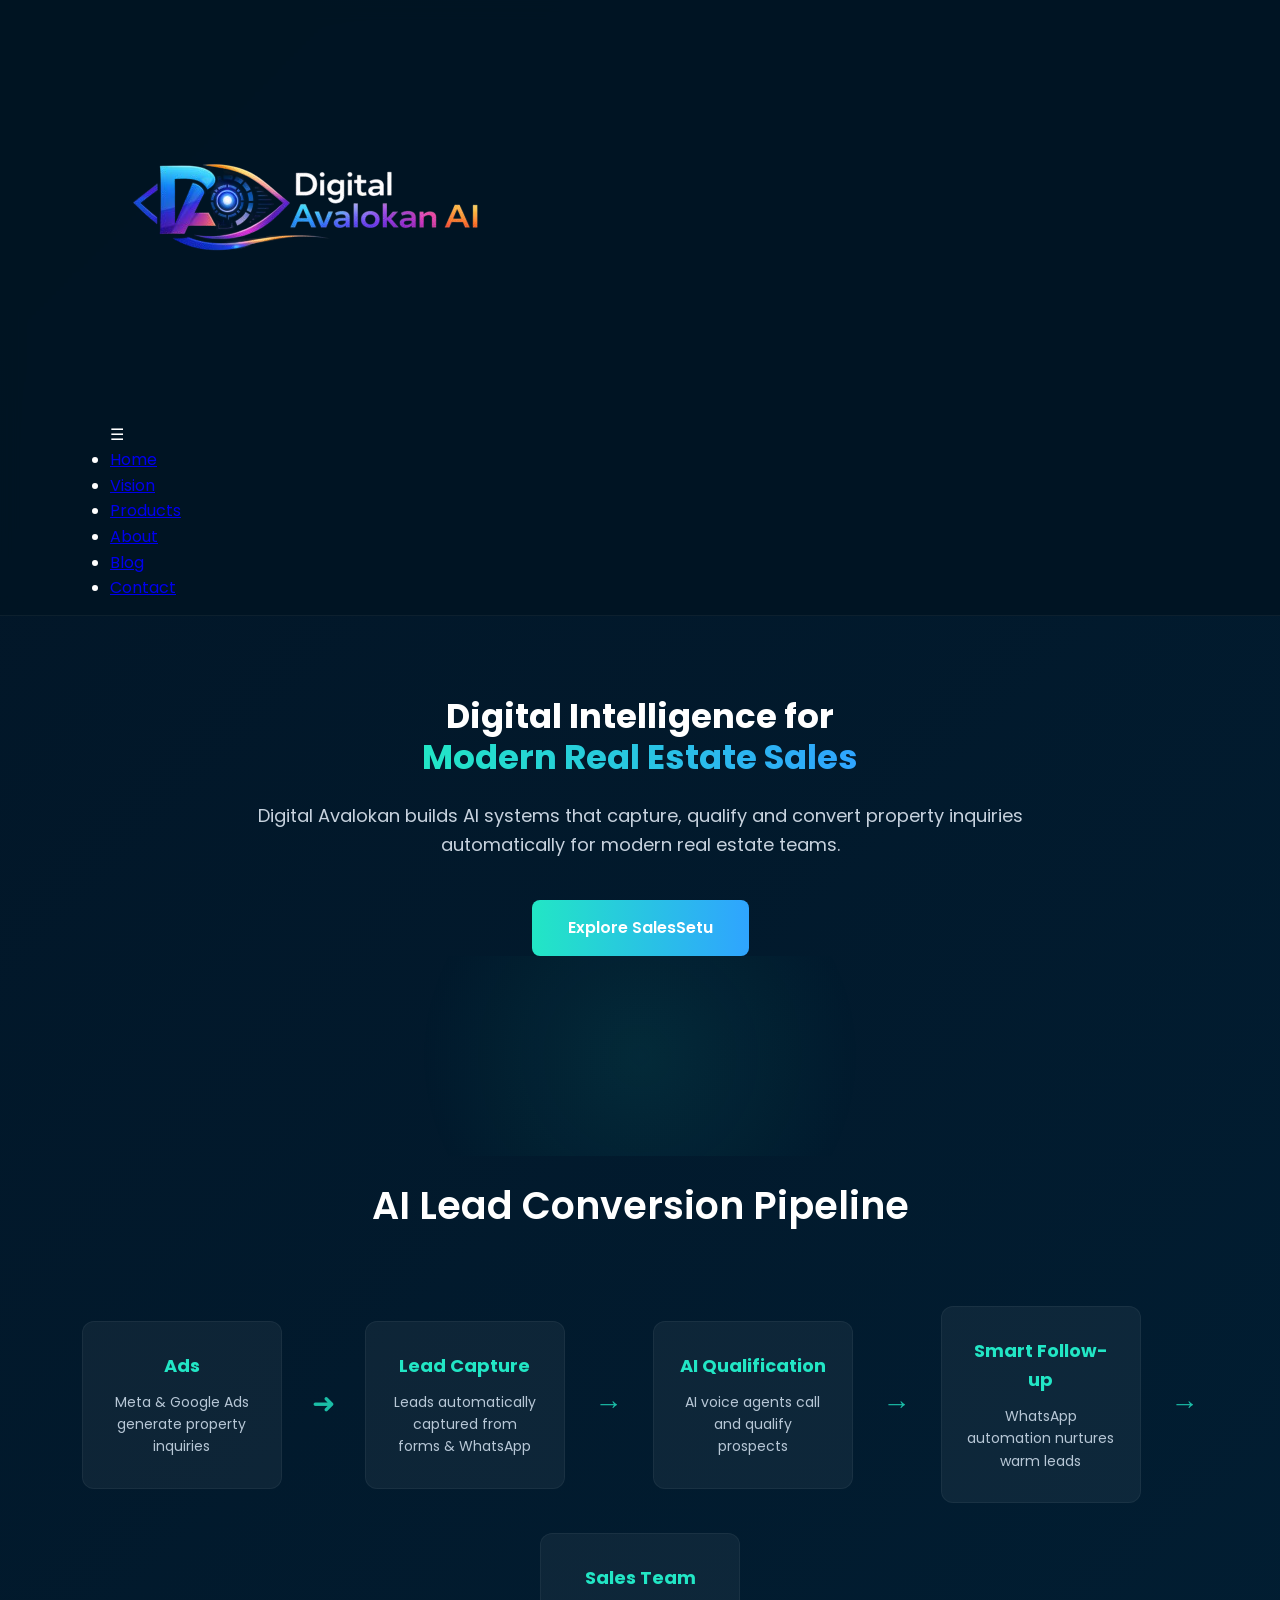
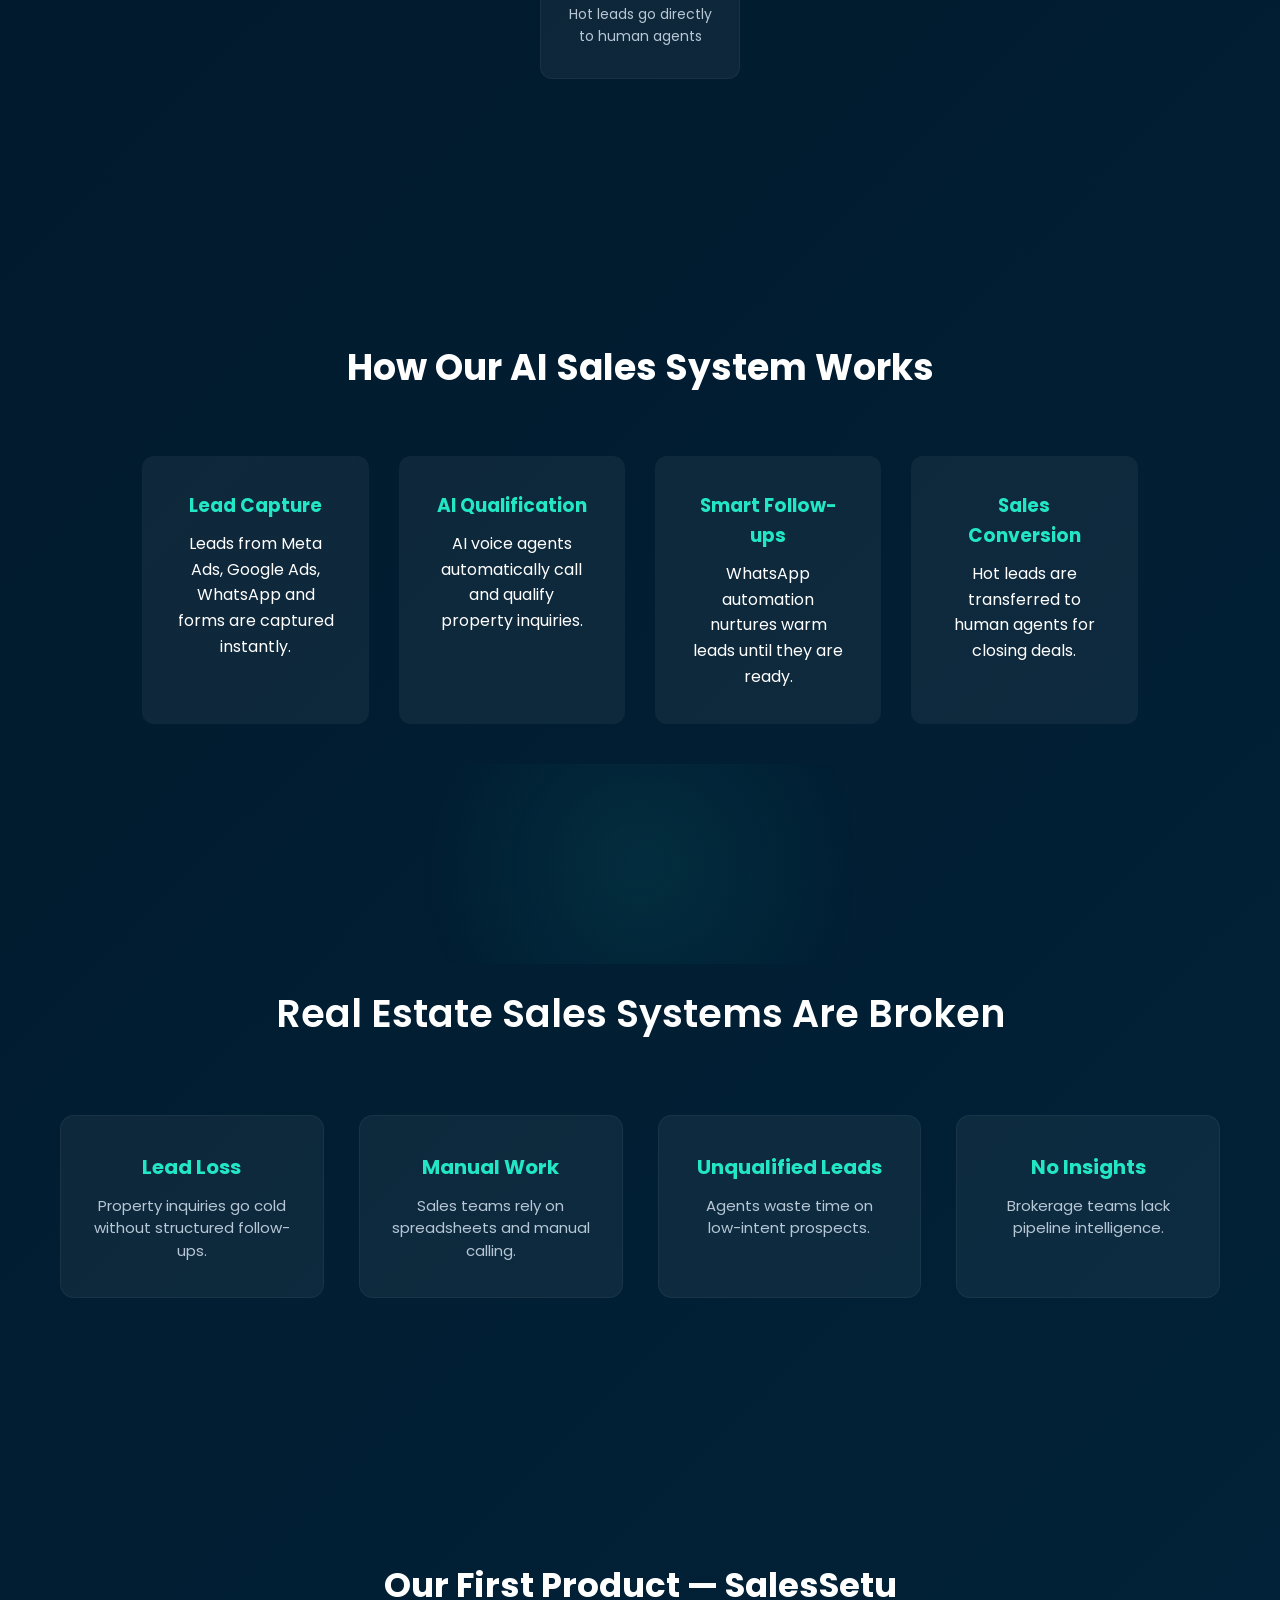
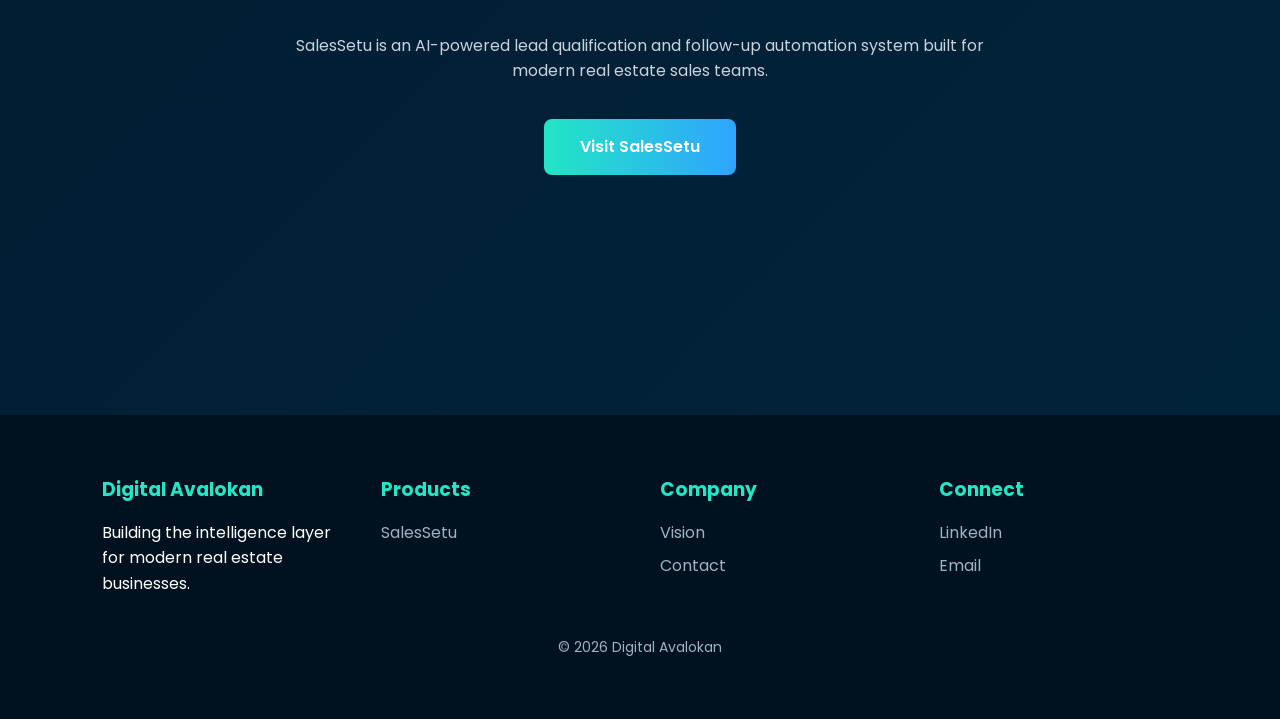
==== index.html @ 24ccb3fa "Update index.html" ====
<!DOCTYPE html>
<html lang="en">
<head>

<meta charset="UTF-8">
<meta name="viewport" content="width=device-width, initial-scale=1.0">

  <link rel="stylesheet" href="style.css">

<title>Digital Avalokan</title>

<link rel="icon" type="image/png" href="favicon.png">

<link href="https://fonts.googleapis.com/css2?family=Poppins:wght@300;400;500;600;700&display=swap" rel="stylesheet">

<style>

*{
margin:0;
padding:0;
box-sizing:border-box;
font-family:'Poppins',sans-serif;
scroll-behavior:smooth;
}

body{
background:linear-gradient(135deg,#021526,#01243b);
color:white;
line-height:1.6;
}

/* NAVBAR */

header{
position:sticky;
top:0;
background:rgba(1,20,35,0.9);
backdrop-filter:blur(10px);
border-bottom:1px solid rgba(255,255,255,0.05);
}

.navbar{
display:flex;
justify-content:space-between;
align-items:center;
padding:14px 20px;
max-width:1100px;
margin:auto;
}

.logo img{
height:90px;
}

.nav-links{
display:flex;
gap:28px;
}

.nav-links a{
text-decoration:none;
color:white;
font-size:15px;
}

.nav-links a:hover{
color:#22e6c5;
}


/* HERO */

.hero{
text-align:center;
max-width:900px;
margin:auto;
padding:80px 20px;
}

.hero h1{
font-size:34px;
line-height:1.2;
margin-bottom:25px;
}

.highlight{
background:linear-gradient(90deg,#22e6c5,#2fa4ff);
-webkit-background-clip:text;
-webkit-text-fill-color:transparent;
}

.hero p{
font-size:18px;
color:#c7d2de;
margin-bottom:40px;
}

.cta{
display:inline-block;
padding:15px 36px;
background:linear-gradient(90deg,#22e6c5,#2fa4ff);
border-radius:8px;
text-decoration:none;
color:white;
font-weight:600;
transition:0.3s;
}

.cta:hover{
transform:translateY(-3px);
box-shadow:0 10px 25px rgba(0,0,0,0.35);
}

  .pipeline{
padding:140px 20px;
max-width:1200px;
margin:auto;
text-align:center;
}

.pipeline h2{
font-size:38px;
margin-bottom:70px;
font-weight:600;
}

.pipeline-flow{
display:flex;
flex-wrap:wrap;
justify-content:center;
align-items:center;
gap:30px;
}

.pipe{
background:rgba(255,255,255,0.05);
padding:30px 25px;
border-radius:12px;
width:200px;
transition:0.3s;
border:1px solid rgba(255,255,255,0.05);
}

.pipe:hover{
transform:translateY(-6px);
border:1px solid rgba(34,230,197,0.4);
box-shadow:0 10px 30px rgba(0,0,0,0.4);
}

.pipe h3{
color:#22e6c5;
margin-bottom:10px;
font-size:18px;
}

.pipe p{
font-size:14px;
color:#b7c7d6;
}

.arrow{
font-size:28px;
color:#22e6c5;
opacity:0.8;
}

  .pipeline,
.problem{
position:relative;
}

.pipeline::before,
.problem::before{
content:"";
position:absolute;
top:-80px;
left:50%;
transform:translateX(-50%);
width:600px;
height:200px;
background:radial-gradient(circle,#22e6c5,transparent 70%);
opacity:0.08;
}

/* HOW IT WORKS */

.workflow{
padding:120px 8%;
max-width:1200px;
margin:auto;
text-align:center;
}

.workflow h2{
font-size:36px;
margin-bottom:60px;
}

.steps{
display:grid;
grid-template-columns:repeat(auto-fit,minmax(220px,1fr));
gap:30px;
}

.step{
background:rgba(255,255,255,0.05);
padding:35px;
border-radius:12px;
}

.step h3{
color:#22e6c5;
margin-bottom:10px;
}

/* PROBLEM */

.problem{
padding:140px 20px;
max-width:1200px;
margin:auto;
text-align:center;
}

.problem h2{
font-size:38px;
margin-bottom:70px;
font-weight:600;
}

.problem-grid{
display:grid;
grid-template-columns:repeat(auto-fit,minmax(260px,1fr));
gap:35px;
}

.card{
background:rgba(255,255,255,0.05);
padding:35px 30px;
border-radius:14px;
border:1px solid rgba(255,255,255,0.05);
transition:0.3s;
}

.card:hover{
transform:translateY(-6px);
border:1px solid rgba(34,230,197,0.4);
box-shadow:0 12px 30px rgba(0,0,0,0.45);
}

.card h3{
color:#22e6c5;
margin-bottom:12px;
font-size:20px;
}

.card p{
color:#b7c7d6;
font-size:15px;
line-height:1.5;
}

/* PRODUCT */

.product{
padding:120px 8%;
max-width:900px;
margin:auto;
text-align:center;
}

.product h2{
font-size:34px;
margin-bottom:20px;
}

.product p{
color:#c7d2de;
margin-bottom:35px;
}

/* FOOTER */

footer{
background:#01111f;
padding:60px 8%;
margin-top:120px;
}

.footer-grid{
max-width:1200px;
margin:auto;
display:grid;
grid-template-columns:repeat(auto-fit,minmax(200px,1fr));
gap:40px;
}

.footer-col h3{
margin-bottom:15px;
color:#22e6c5;
}

.footer-col a{
display:block;
color:#9fb2c3;
text-decoration:none;
margin-bottom:8px;
}

.footer-col a:hover{
color:white;
}

.footer-bottom{
text-align:center;
margin-top:40px;
color:#9fb2c3;
font-size:14px;
}
  
  
</style>

</head>

  <script>

const toggle = document.getElementById("menu-toggle");
const menu = document.getElementById("nav-menu");

toggle.onclick = function(){
menu.classList.toggle("active");
}

</script>

<body>

<header>

<nav class="navbar">

<div class="nav-container">

<img src="logo.png" class="logo">

<div class="menu-toggle" id="menu-toggle">
☰
</div>

<ul class="nav-menu" id="nav-menu">

<li><a href="index.html">Home</a></li>
<li><a href="vision.html">Vision</a></li>
<li><a href="products.html">Products</a></li>
<li><a href="about.html">About</a></li>
<li><a href="blog.html">Blog</a></li>
<li><a href="contact.html">Contact</a></li>

</ul>

</div>

</nav>

</header>

<!-- HERO -->

<section class="hero">

<h1>
Digital Intelligence for <br>
<span class="highlight">Modern Real Estate Sales</span>
</h1>

<p>
Digital Avalokan builds AI systems that capture, qualify and convert
property inquiries automatically for modern real estate teams.
</p>

<a href="https://salessetu.in" class="cta">
Explore SalesSetu
</a>

</section>

  <section class="pipeline">

<h2>AI Lead Conversion Pipeline</h2>

<div class="pipeline-flow">

<div class="pipe">
<h3>Ads</h3>
<p>Meta & Google Ads generate property inquiries</p>
</div>

<div class="arrow">➜</div>

<div class="pipe">
<h3>Lead Capture</h3>
<p>Leads automatically captured from forms & WhatsApp</p>
</div>

<div class="arrow">→</div>

<div class="pipe">
<h3>AI Qualification</h3>
<p>AI voice agents call and qualify prospects</p>
</div>

<div class="arrow">→</div>

<div class="pipe">
<h3>Smart Follow-up</h3>
<p>WhatsApp automation nurtures warm leads</p>
</div>

<div class="arrow">→</div>

<div class="pipe">
<h3>Sales Team</h3>
<p>Hot leads go directly to human agents</p>
</div>

</div>

</section>

<!-- HOW IT WORKS -->

<section class="workflow">

<h2>How Our AI Sales System Works</h2>

<div class="steps">

<div class="step">
<h3>Lead Capture</h3>
<p>Leads from Meta Ads, Google Ads, WhatsApp and forms are captured instantly.</p>
</div>

<div class="step">
<h3>AI Qualification</h3>
<p>AI voice agents automatically call and qualify property inquiries.</p>
</div>

<div class="step">
<h3>Smart Follow-ups</h3>
<p>WhatsApp automation nurtures warm leads until they are ready.</p>
</div>

<div class="step">
<h3>Sales Conversion</h3>
<p>Hot leads are transferred to human agents for closing deals.</p>
</div>

</div>

</section>

<!-- PROBLEM -->

<section class="problem">

<h2>Real Estate Sales Systems Are Broken</h2>

<div class="problem-grid">

<div class="card">
<h3>Lead Loss</h3>
<p>Property inquiries go cold without structured follow-ups.</p>
</div>

<div class="card">
<h3>Manual Work</h3>
<p>Sales teams rely on spreadsheets and manual calling.</p>
</div>

<div class="card">
<h3>Unqualified Leads</h3>
<p>Agents waste time on low-intent prospects.</p>
</div>

<div class="card">
<h3>No Insights</h3>
<p>Brokerage teams lack pipeline intelligence.</p>
</div>

</div>

</section>

<!-- PRODUCT -->

<section class="product" id="products">

<h2>Our First Product — SalesSetu</h2>

<p>
SalesSetu is an AI-powered lead qualification and follow-up automation
system built for modern real estate sales teams.
</p>

<a href="https://salessetu.in" class="cta">
Visit SalesSetu
</a>

</section>

<!-- FOOTER -->

<footer>

<div class="footer-grid">

<div class="footer-col">
<h3>Digital Avalokan</h3>
<p>Building the intelligence layer for modern real estate businesses.</p>
</div>

<div class="footer-col">
<h3>Products</h3>
<a href="https://salessetu.in">SalesSetu</a>
</div>

<div class="footer-col">
<h3>Company</h3>
<a href="vision.html">Vision</a>
<a href="contact.html">Contact</a>
</div>

<div class="footer-col">
<h3>Connect</h3>
<a href="https://linkedin.com/in/satendrasingh27" target="_blank">LinkedIn</a>
<a href="contact.html">Email</a>
</div>

</div>

<div class="footer-bottom">

© 2026 Digital Avalokan

</div>

</footer>

</body>
</html>
---- style.css ----
/* ============================= */
/* MOBILE RESPONSIVE DESIGN */
/* ============================= */

@media (max-width: 1024px){

.navbar{
padding:12px 20px;
}

.hero h1{
font-size:38px;
}

.section h2{
font-size:30px;
}

}

/* TABLET */

@media (max-width: 768px){

/* NAVBAR */

.navbar{
flex-direction:column;
gap:15px;
}

.logo img{
height:90px;
}

.nav-links{
flex-wrap:wrap;
justify-content:center;
gap:18px;
}

/* HERO */

.hero{
padding:90px 20px;
}

.hero h1{
font-size:32px;
line-height:1.3;
}

.hero p{
font-size:16px;
}

/* PRODUCTS GRID */

.products{
grid-template-columns:1fr;
gap:25px;
}

/* BLOG GRID */

.blog-grid{
grid-template-columns:1fr;
}

/* CONTACT SECTION */

.contact-section{
grid-template-columns:1fr;
gap:30px;
}

/* FOOTER */

.footer-container{
grid-template-columns:1fr 1fr;
text-align:center;
}

}

/* MOBILE */

@media (max-width: 480px){

/* NAVBAR */

.logo img{
height:60px;
}

.nav-links{
gap:12px;
font-size:14px;
}

/* HERO */

.hero h1{
font-size:26px;
}

.hero p{
font-size:15px;
}

/* SECTIONS */

.section{
padding:70px 20px;
}

.section h2{
font-size:24px;
}

/* CARDS */

.card{
padding:22px;
}

.product-card{
padding:25px;
}

/* FOOTER */

.footer-container{
grid-template-columns:1fr;
gap:30px;
}

.footer-bottom{
font-size:13px;
}

  /* =========================
   MOBILE RESPONSIVE NAVBAR
   ========================= */

.menu-toggle{
display:none;
font-size:26px;
color:white;
cursor:pointer;
}

/* Tablet */

@media (max-width:768px){

.navbar{
flex-direction:row;
justify-content:space-between;
}

.menu-toggle{
display:block;
}

.nav-links{
display:none;
flex-direction:column;
position:absolute;
top:80px;
left:0;
width:100%;
background:#021b2e;
text-align:center;
padding:20px 0;
gap:18px;
}

.nav-links.active{
display:flex;
}

}


/* Mobile */

@media (max-width:480px){

.logo img{
height:55px;
}

.hero h1{
font-size:30px;
line-height:1.3;
}

.section{
padding:60px 18px;
}

.products{
grid-template-columns:1fr;
}

.blog_grid{
grid-template-columns:1fr;
}

.footer-container{
grid-template-columns:1fr;
text-align:center;
}

}
}
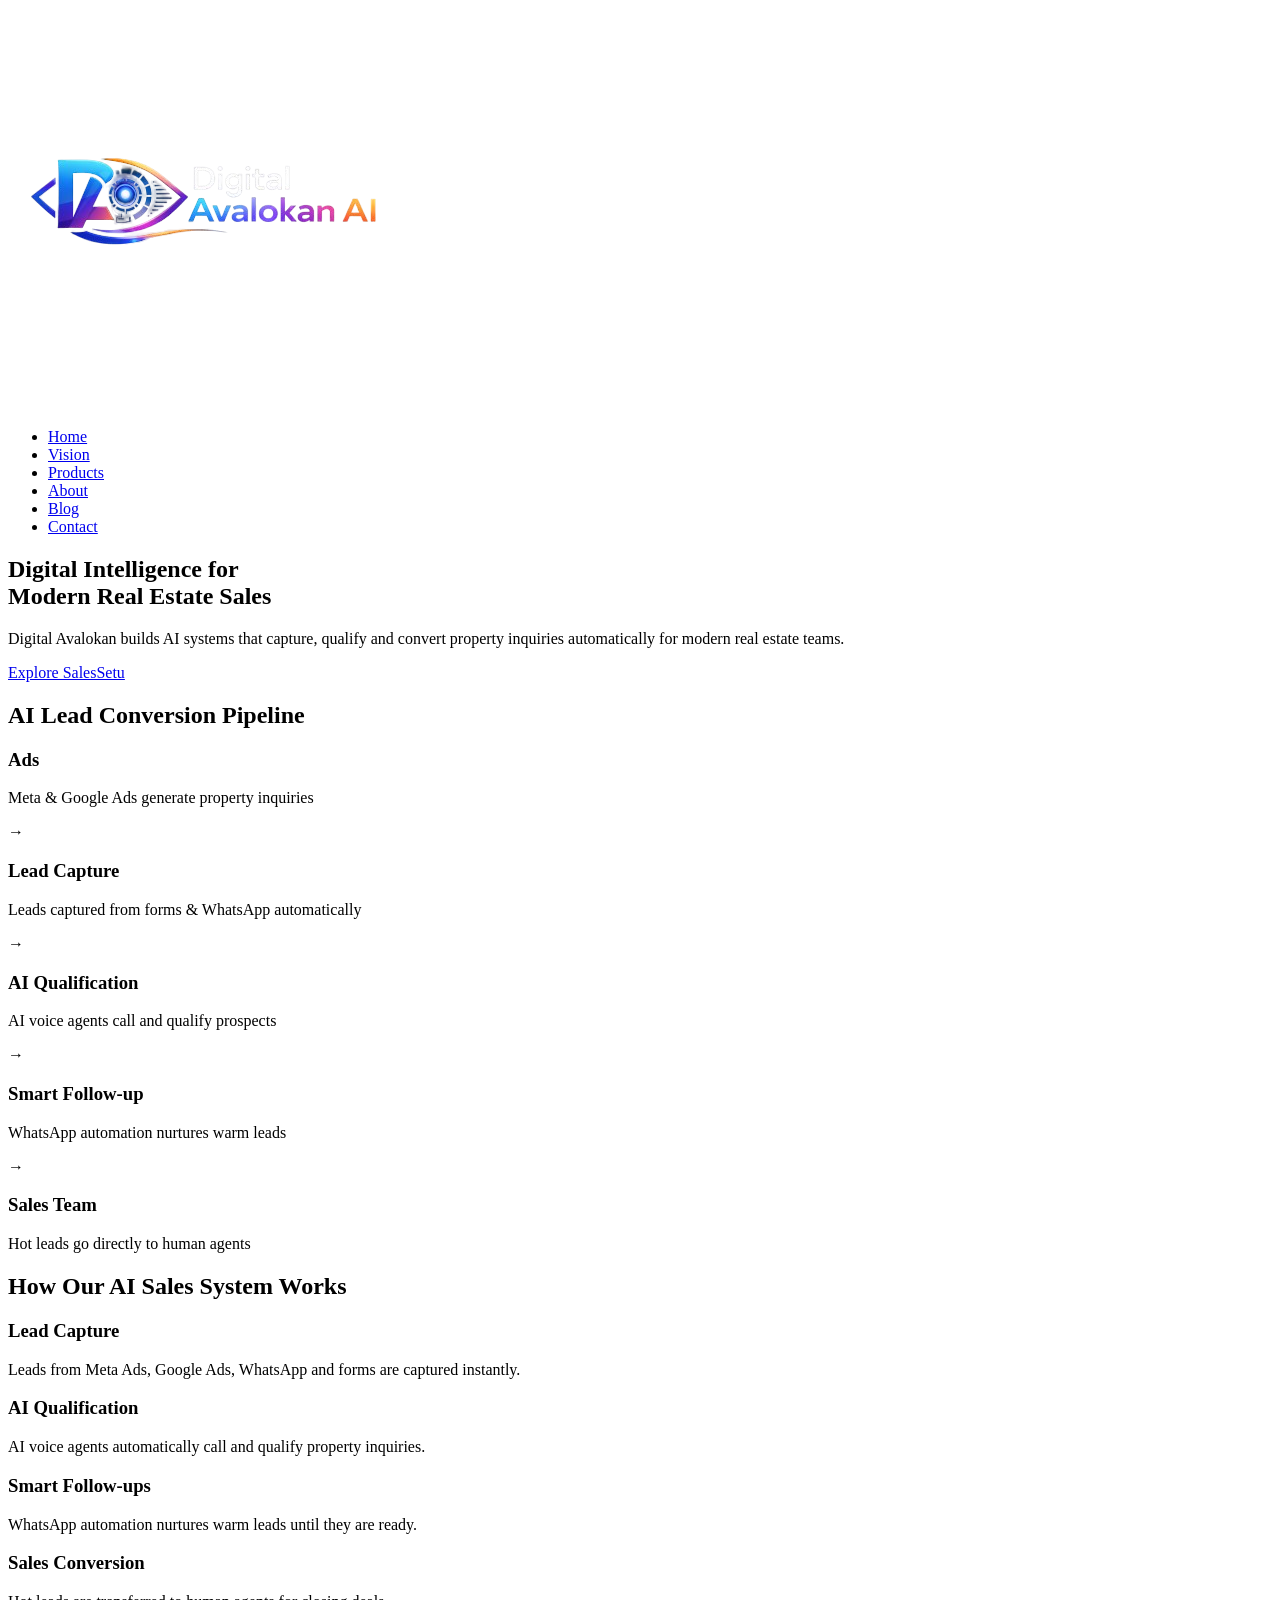
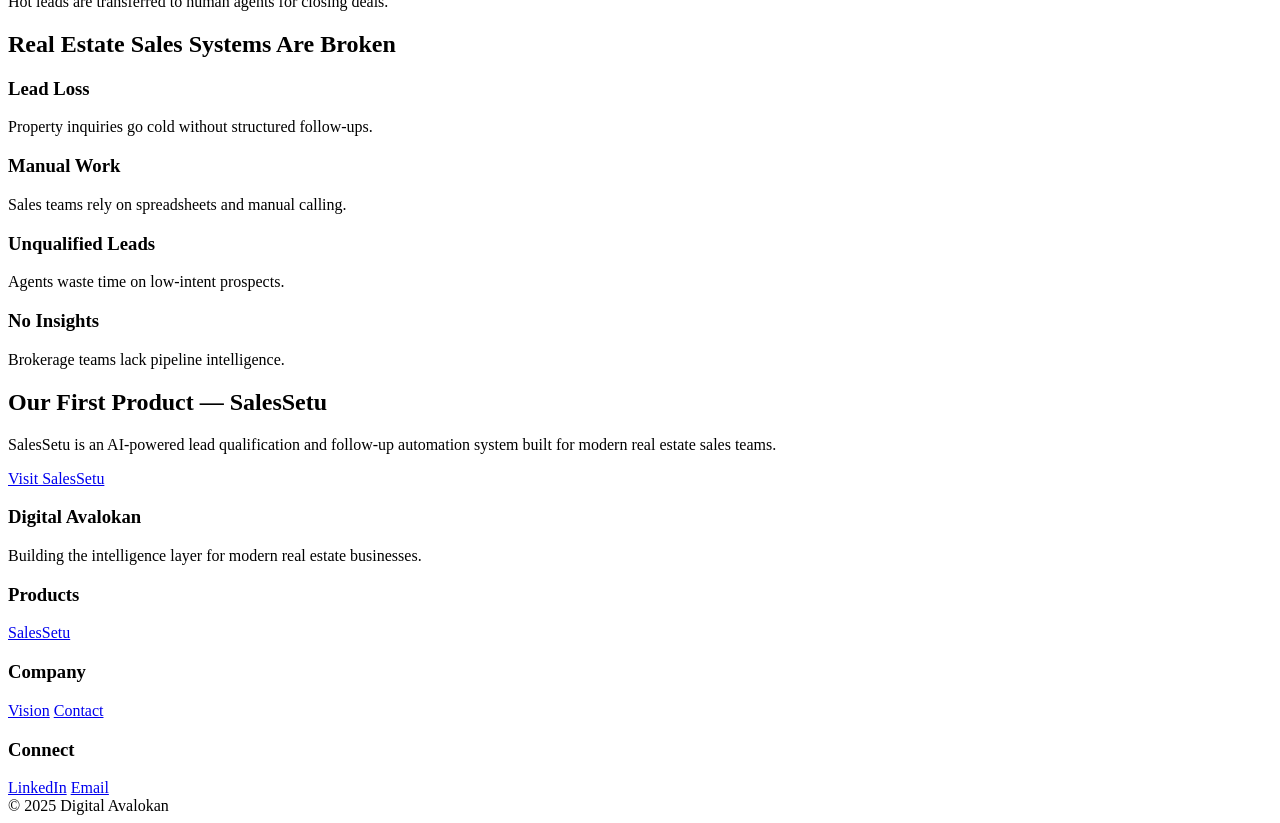
==== commit f4e0939e: "Update index.html" ====
--- a/index.html
+++ b/index.html
@@ -1,354 +1,40 @@
 <!DOCTYPE html>
 <html lang="en">
+
 <head>
 
 <meta charset="UTF-8">
 <meta name="viewport" content="width=device-width, initial-scale=1.0">
 
-  <link rel="stylesheet" href="style.css">
-
 <title>Digital Avalokan</title>
 
 <link rel="icon" type="image/png" href="favicon.png">
 
+<link rel="stylesheet" href="style.css">
+
 <link href="https://fonts.googleapis.com/css2?family=Poppins:wght@300;400;500;600;700&display=swap" rel="stylesheet">
 
-<style>
-
-*{
-margin:0;
-padding:0;
-box-sizing:border-box;
-font-family:'Poppins',sans-serif;
-scroll-behavior:smooth;
-}
-
-body{
-background:linear-gradient(135deg,#021526,#01243b);
-color:white;
-line-height:1.6;
-}
-
-/* NAVBAR */
-
-header{
-position:sticky;
-top:0;
-background:rgba(1,20,35,0.9);
-backdrop-filter:blur(10px);
-border-bottom:1px solid rgba(255,255,255,0.05);
-}
-
-.navbar{
-display:flex;
-justify-content:space-between;
-align-items:center;
-padding:14px 20px;
-max-width:1100px;
-margin:auto;
-}
-
-.logo img{
-height:90px;
-}
-
-.nav-links{
-display:flex;
-gap:28px;
-}
-
-.nav-links a{
-text-decoration:none;
-color:white;
-font-size:15px;
-}
-
-.nav-links a:hover{
-color:#22e6c5;
-}
-
-
-/* HERO */
-
-.hero{
-text-align:center;
-max-width:900px;
-margin:auto;
-padding:80px 20px;
-}
-
-.hero h1{
-font-size:34px;
-line-height:1.2;
-margin-bottom:25px;
-}
-
-.highlight{
-background:linear-gradient(90deg,#22e6c5,#2fa4ff);
--webkit-background-clip:text;
--webkit-text-fill-color:transparent;
-}
-
-.hero p{
-font-size:18px;
-color:#c7d2de;
-margin-bottom:40px;
-}
-
-.cta{
-display:inline-block;
-padding:15px 36px;
-background:linear-gradient(90deg,#22e6c5,#2fa4ff);
-border-radius:8px;
-text-decoration:none;
-color:white;
-font-weight:600;
-transition:0.3s;
-}
-
-.cta:hover{
-transform:translateY(-3px);
-box-shadow:0 10px 25px rgba(0,0,0,0.35);
-}
-
-  .pipeline{
-padding:140px 20px;
-max-width:1200px;
-margin:auto;
-text-align:center;
-}
-
-.pipeline h2{
-font-size:38px;
-margin-bottom:70px;
-font-weight:600;
-}
-
-.pipeline-flow{
-display:flex;
-flex-wrap:wrap;
-justify-content:center;
-align-items:center;
-gap:30px;
-}
-
-.pipe{
-background:rgba(255,255,255,0.05);
-padding:30px 25px;
-border-radius:12px;
-width:200px;
-transition:0.3s;
-border:1px solid rgba(255,255,255,0.05);
-}
-
-.pipe:hover{
-transform:translateY(-6px);
-border:1px solid rgba(34,230,197,0.4);
-box-shadow:0 10px 30px rgba(0,0,0,0.4);
-}
-
-.pipe h3{
-color:#22e6c5;
-margin-bottom:10px;
-font-size:18px;
-}
-
-.pipe p{
-font-size:14px;
-color:#b7c7d6;
-}
-
-.arrow{
-font-size:28px;
-color:#22e6c5;
-opacity:0.8;
-}
-
-  .pipeline,
-.problem{
-position:relative;
-}
-
-.pipeline::before,
-.problem::before{
-content:"";
-position:absolute;
-top:-80px;
-left:50%;
-transform:translateX(-50%);
-width:600px;
-height:200px;
-background:radial-gradient(circle,#22e6c5,transparent 70%);
-opacity:0.08;
-}
-
-/* HOW IT WORKS */
-
-.workflow{
-padding:120px 8%;
-max-width:1200px;
-margin:auto;
-text-align:center;
-}
-
-.workflow h2{
-font-size:36px;
-margin-bottom:60px;
-}
-
-.steps{
-display:grid;
-grid-template-columns:repeat(auto-fit,minmax(220px,1fr));
-gap:30px;
-}
-
-.step{
-background:rgba(255,255,255,0.05);
-padding:35px;
-border-radius:12px;
-}
-
-.step h3{
-color:#22e6c5;
-margin-bottom:10px;
-}
-
-/* PROBLEM */
-
-.problem{
-padding:140px 20px;
-max-width:1200px;
-margin:auto;
-text-align:center;
-}
-
-.problem h2{
-font-size:38px;
-margin-bottom:70px;
-font-weight:600;
-}
-
-.problem-grid{
-display:grid;
-grid-template-columns:repeat(auto-fit,minmax(260px,1fr));
-gap:35px;
-}
-
-.card{
-background:rgba(255,255,255,0.05);
-padding:35px 30px;
-border-radius:14px;
-border:1px solid rgba(255,255,255,0.05);
-transition:0.3s;
-}
-
-.card:hover{
-transform:translateY(-6px);
-border:1px solid rgba(34,230,197,0.4);
-box-shadow:0 12px 30px rgba(0,0,0,0.45);
-}
-
-.card h3{
-color:#22e6c5;
-margin-bottom:12px;
-font-size:20px;
-}
-
-.card p{
-color:#b7c7d6;
-font-size:15px;
-line-height:1.5;
-}
-
-/* PRODUCT */
-
-.product{
-padding:120px 8%;
-max-width:900px;
-margin:auto;
-text-align:center;
-}
-
-.product h2{
-font-size:34px;
-margin-bottom:20px;
-}
-
-.product p{
-color:#c7d2de;
-margin-bottom:35px;
-}
-
-/* FOOTER */
-
-footer{
-background:#01111f;
-padding:60px 8%;
-margin-top:120px;
-}
-
-.footer-grid{
-max-width:1200px;
-margin:auto;
-display:grid;
-grid-template-columns:repeat(auto-fit,minmax(200px,1fr));
-gap:40px;
-}
-
-.footer-col h3{
-margin-bottom:15px;
-color:#22e6c5;
-}
-
-.footer-col a{
-display:block;
-color:#9fb2c3;
-text-decoration:none;
-margin-bottom:8px;
-}
-
-.footer-col a:hover{
-color:white;
-}
-
-.footer-bottom{
-text-align:center;
-margin-top:40px;
-color:#9fb2c3;
-font-size:14px;
-}
-  
-  
-</style>
-
 </head>
 
-  <script>
-
-const toggle = document.getElementById("menu-toggle");
-const menu = document.getElementById("nav-menu");
-
-toggle.onclick = function(){
-menu.classList.toggle("active");
-}
-
-</script>
 
 <body>
 
+
+<!-- NAVBAR -->
+
 <header>
 
 <nav class="navbar">
 
-<div class="nav-container">
-
-<img src="logo.png" class="logo">
+<div class="logo">
+<img src="logo.png" alt="Digital Avalokan">
+</div>
 
 <div class="menu-toggle" id="menu-toggle">
 ☰
 </div>
 
-<ul class="nav-menu" id="nav-menu">
+<ul class="nav-links" id="nav-menu">
 
 <li><a href="index.html">Home</a></li>
 <li><a href="vision.html">Vision</a></li>
@@ -359,11 +45,11 @@
 
 </ul>
 
-</div>
-
 </nav>
 
 </header>
+
+
 
 <!-- HERO -->
 
@@ -385,7 +71,11 @@
 
 </section>
 
-  <section class="pipeline">
+
+
+<!-- AI PIPELINE -->
+
+<section class="pipeline">
 
 <h2>AI Lead Conversion Pipeline</h2>
 
@@ -396,11 +86,11 @@
 <p>Meta & Google Ads generate property inquiries</p>
 </div>
 
-<div class="arrow">➜</div>
+<div class="arrow">→</div>
 
 <div class="pipe">
 <h3>Lead Capture</h3>
-<p>Leads automatically captured from forms & WhatsApp</p>
+<p>Leads captured from forms & WhatsApp automatically</p>
 </div>
 
 <div class="arrow">→</div>
@@ -428,6 +118,8 @@
 
 </section>
 
+
+
 <!-- HOW IT WORKS -->
 
 <section class="workflow">
@@ -460,6 +152,8 @@
 
 </section>
 
+
+
 <!-- PROBLEM -->
 
 <section class="problem">
@@ -492,9 +186,11 @@
 
 </section>
 
+
+
 <!-- PRODUCT -->
 
-<section class="product" id="products">
+<section class="product">
 
 <h2>Our First Product — SalesSetu</h2>
 
@@ -509,6 +205,8 @@
 
 </section>
 
+
+
 <!-- FOOTER -->
 
 <footer>
@@ -516,36 +214,76 @@
 <div class="footer-grid">
 
 <div class="footer-col">
+
 <h3>Digital Avalokan</h3>
-<p>Building the intelligence layer for modern real estate businesses.</p>
-</div>
-
-<div class="footer-col">
+
+<p>
+Building the intelligence layer for modern real estate businesses.
+</p>
+
+</div>
+
+
+<div class="footer-col">
+
 <h3>Products</h3>
+
 <a href="https://salessetu.in">SalesSetu</a>
-</div>
-
-<div class="footer-col">
+
+</div>
+
+
+<div class="footer-col">
+
 <h3>Company</h3>
+
 <a href="vision.html">Vision</a>
+
 <a href="contact.html">Contact</a>
-</div>
-
-<div class="footer-col">
+
+</div>
+
+
+<div class="footer-col">
+
 <h3>Connect</h3>
+
 <a href="https://linkedin.com/in/satendrasingh27" target="_blank">LinkedIn</a>
+
 <a href="contact.html">Email</a>
-</div>
-
-</div>
+
+</div>
+
+</div>
+
 
 <div class="footer-bottom">
 
-© 2026 Digital Avalokan
+© 2025 Digital Avalokan
 
 </div>
 
 </footer>
 
+
+
+<!-- MOBILE MENU SCRIPT -->
+
+<script>
+
+const toggle = document.getElementById("menu-toggle");
+const menu = document.getElementById("nav-menu");
+
+toggle.onclick = function(){
+
+menu.classList.toggle("active");
+
+}
+
+</script>
+
+
+
 </body>
+
 </html>
--- a/style.css
+++ b/style.css
@@ -2,7 +2,9 @@
 /* MOBILE RESPONSIVE DESIGN */
 /* ============================= */
 
-@media (max-width: 1024px){
+/* LAPTOP */
+
+@media (max-width:1024px){
 
 .navbar{
 padding:12px 20px;
@@ -20,7 +22,7 @@
 
 /* TABLET */
 
-@media (max-width: 768px){
+@media (max-width:768px){
 
 /* NAVBAR */
 
@@ -54,20 +56,20 @@
 font-size:16px;
 }
 
-/* PRODUCTS GRID */
+/* PRODUCTS */
 
 .products{
 grid-template-columns:1fr;
 gap:25px;
 }
 
-/* BLOG GRID */
+/* BLOG */
 
 .blog-grid{
 grid-template-columns:1fr;
 }
 
-/* CONTACT SECTION */
+/* CONTACT */
 
 .contact-section{
 grid-template-columns:1fr;
@@ -83,65 +85,7 @@
 
 }
 
-/* MOBILE */
-
-@media (max-width: 480px){
-
-/* NAVBAR */
-
-.logo img{
-height:60px;
-}
-
-.nav-links{
-gap:12px;
-font-size:14px;
-}
-
-/* HERO */
-
-.hero h1{
-font-size:26px;
-}
-
-.hero p{
-font-size:15px;
-}
-
-/* SECTIONS */
-
-.section{
-padding:70px 20px;
-}
-
-.section h2{
-font-size:24px;
-}
-
-/* CARDS */
-
-.card{
-padding:22px;
-}
-
-.product-card{
-padding:25px;
-}
-
-/* FOOTER */
-
-.footer-container{
-grid-template-columns:1fr;
-gap:30px;
-}
-
-.footer-bottom{
-font-size:13px;
-}
-
-  /* =========================
-   MOBILE RESPONSIVE NAVBAR
-   ========================= */
+/* MOBILE NAVBAR */
 
 .menu-toggle{
 display:none;
@@ -150,7 +94,7 @@
 cursor:pointer;
 }
 
-/* Tablet */
+/* TABLET MENU */
 
 @media (max-width:768px){
 
@@ -182,8 +126,7 @@
 
 }
 
-
-/* Mobile */
+/* MOBILE */
 
 @media (max-width:480px){
 
@@ -192,26 +135,36 @@
 }
 
 .hero h1{
-font-size:30px;
-line-height:1.3;
+font-size:26px;
+}
+
+.hero p{
+font-size:15px;
 }
 
 .section{
-padding:60px 18px;
+padding:70px 20px;
 }
 
-.products{
-grid-template-columns:1fr;
+.section h2{
+font-size:24px;
 }
 
-.blog_grid{
-grid-template-columns:1fr;
+.card{
+padding:22px;
+}
+
+.product-card{
+padding:25px;
 }
 
 .footer-container{
 grid-template-columns:1fr;
-text-align:center;
+gap:30px;
+}
+
+.footer-bottom{
+font-size:13px;
 }
 
 }
-}
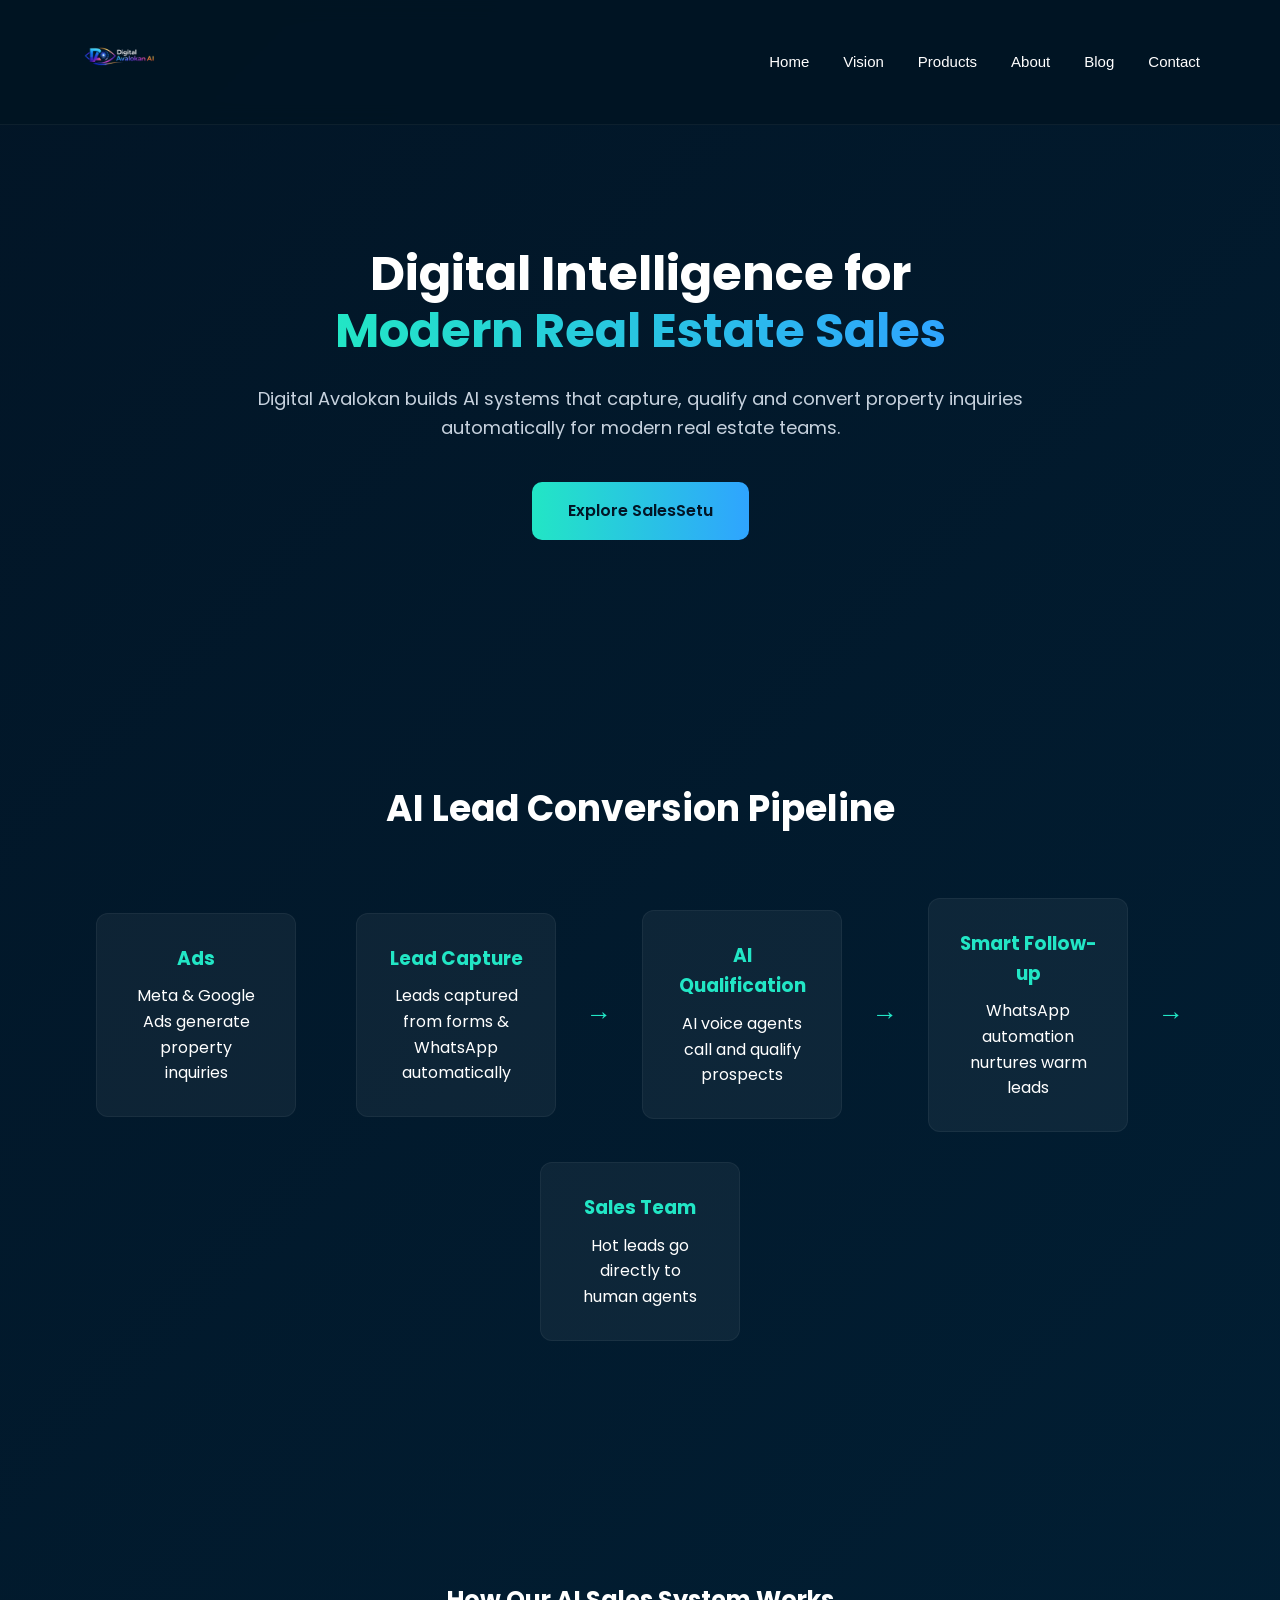
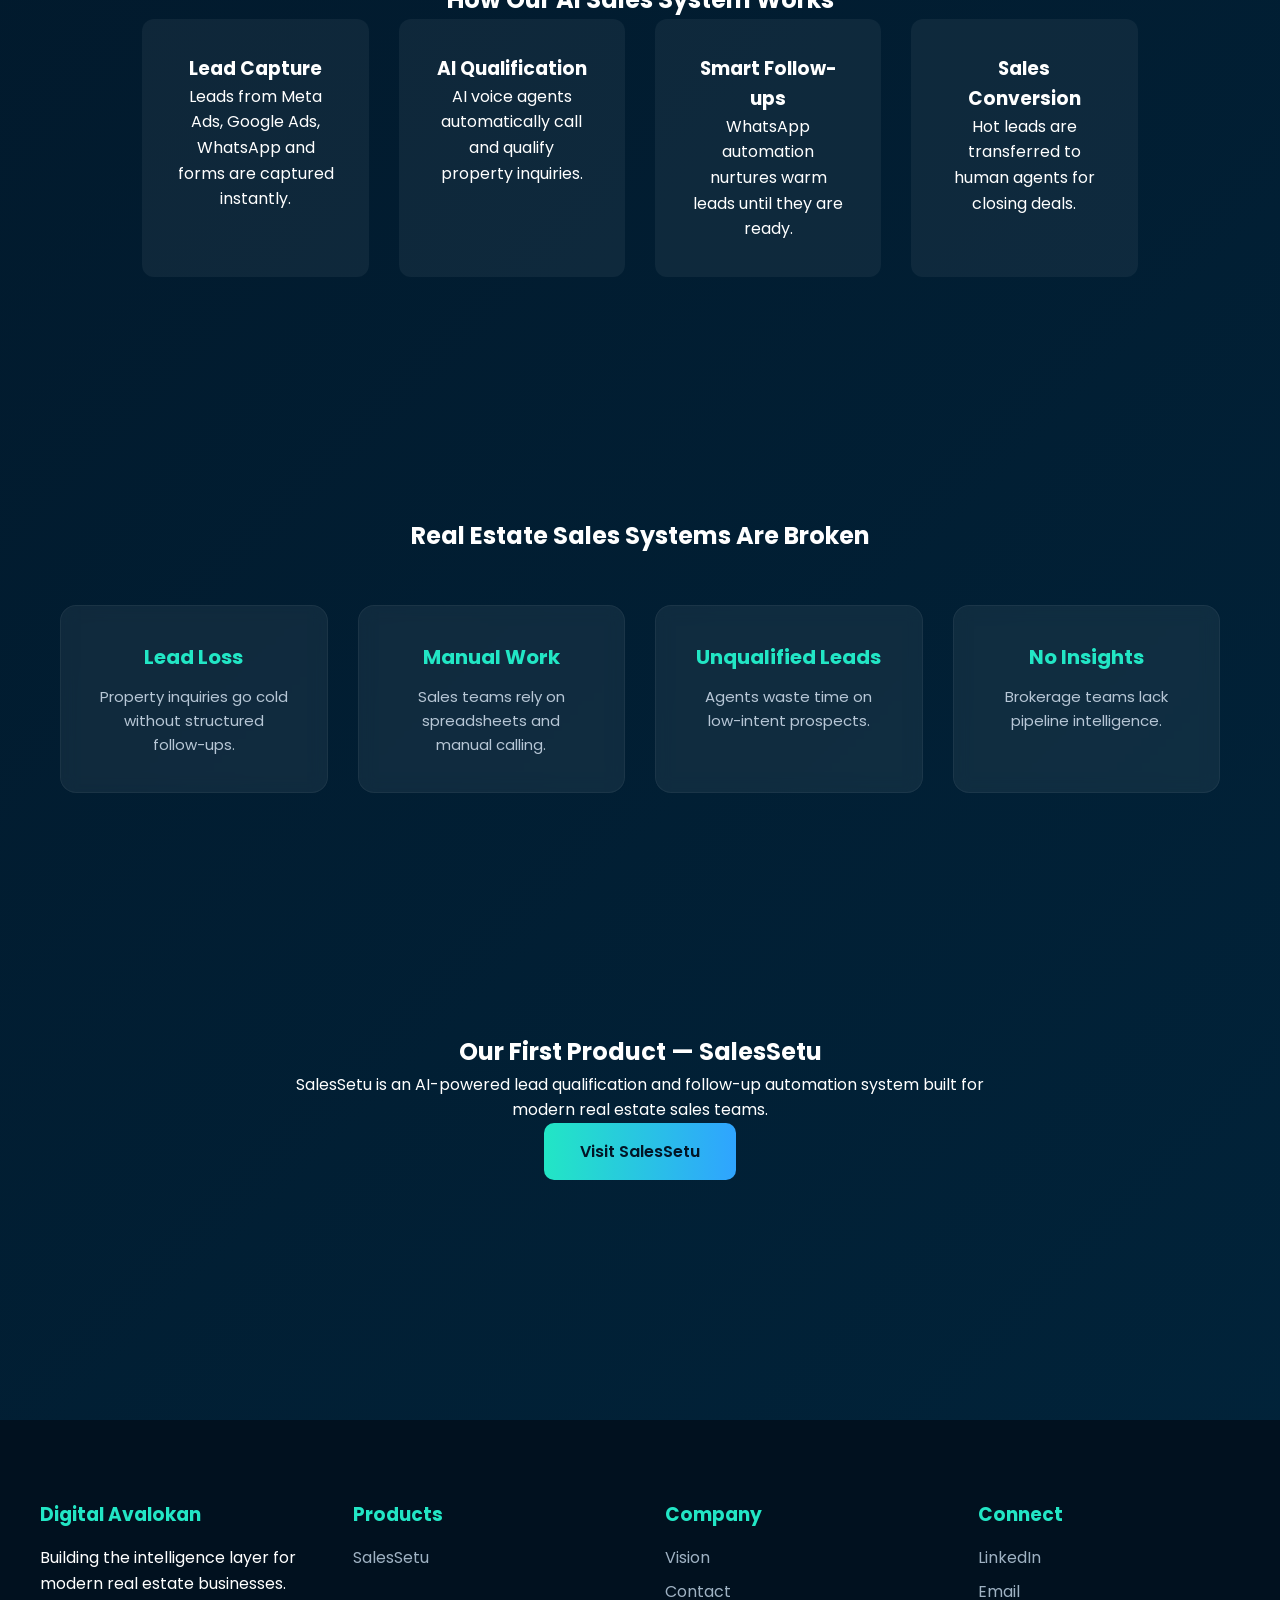
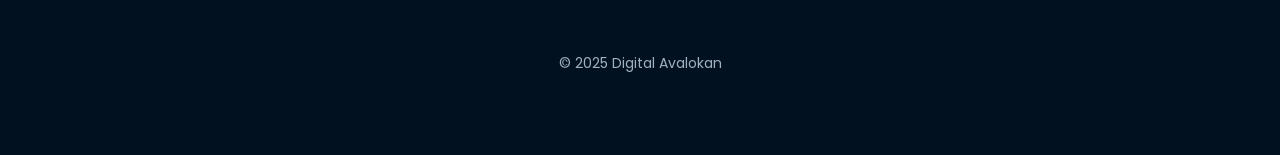
==== commit 39285bce: "Update index.html" ====
--- a/index.html
+++ b/index.html
@@ -86,7 +86,7 @@
 <p>Meta & Google Ads generate property inquiries</p>
 </div>
 
-<div class="arrow">→</div>
+<div class="arrow"></div>
 
 <div class="pipe">
 <h3>Lead Capture</h3>
--- a/style.css
+++ b/style.css
@@ -1,106 +1,319 @@
-/* ============================= */
-/* MOBILE RESPONSIVE DESIGN */
-/* ============================= */
-
-/* LAPTOP */
-
-@media (max-width:1024px){
+/* GLOBAL */
+
+*{
+margin:0;
+padding:0;
+box-sizing:border-box;
+font-family:'Poppins',sans-serif;
+scroll-behavior:smooth;
+}
+
+body{
+background:linear-gradient(135deg,#021526,#01243b);
+color:white;
+line-height:1.6;
+}
+
+
+/* NAVBAR */
+
+header{
+position:sticky;
+top:0;
+background:rgba(1,20,35,0.9);
+backdrop-filter:blur(10px);
+border-bottom:1px solid rgba(255,255,255,0.05);
+z-index:1000;
+}
 
 .navbar{
-padding:12px 20px;
+display:flex;
+justify-content:space-between;
+align-items:center;
+padding:18px 40px;
+max-width:1200px;
+margin:auto;
+}
+
+.logo img{
+height:80px;
+width:auto;
+}
+
+.logo{
+disply:flex;
+align-items:center;
+}
+
+.nav-links{
+display:flex;
+gap:34px;
+list-style:none;
+align-items:center;
+}
+
+.nav-links a{
+text-decoration:none;
+color:white;
+font-size:15px;
+font-weight:500;
+letter-spacing:0.3px
+opacity:0.9;
+transition:0.3s;
+}
+
+.nav-links a:hover{
+color:#22e6c5;
+}
+
+
+/* MOBILE MENU */
+
+.menu-toggle{
+display:none;
+font-size:28px;
+cursor:pointer;
+color:white;
+}
+
+
+/* HERO */
+
+.hero{
+text-align:center;
+max-width:900px;
+margin:auto;
+padding:120px 20px;
 }
 
 .hero h1{
-font-size:38px;
-}
-
-.section h2{
-font-size:30px;
-}
-
-}
-
-/* TABLET */
-
-@media (max-width:768px){
-
-/* NAVBAR */
-
-.navbar{
-flex-direction:column;
-gap:15px;
-}
-
-.logo img{
-height:90px;
-}
-
-.nav-links{
+font-size:48px;
+line-height:1.2;
+margin-bottom:25px;
+}
+
+.highlight{
+background:linear-gradient(90deg,#22e6c5,#2fa4ff);
+-webkit-background-clip:text;
+-webkit-text-fill-color:transparent;
+}
+
+.hero p{
+font-size:18px;
+color:#c7d2de;
+margin-bottom:40px;
+}
+
+.cta{
+display:inline-block;
+padding:16px 36px;
+background:linear-gradient(90deg,#22e6c5,#2fa4ff);
+border-radius:10px;
+text-decoration:none;
+color:#021526;
+font-weight:600;
+font-size:16px;
+transition:0.3s;
+}
+
+.cta:hover{
+transform:translateY(-3px);
+box-shadow:0 10px 20px rgba(0,0,0,0.3);
+}
+
+
+/* PIPELINE */
+
+.pipeline{
+padding:120px 20px;
+max-width:1200px;
+margin:auto;
+text-align:center;
+}
+
+.pipeline h2{
+font-size:36px;
+margin-bottom:60px;
+}
+
+.pipeline-flow{
+display:flex;
 flex-wrap:wrap;
 justify-content:center;
-gap:18px;
-}
-
-/* HERO */
-
-.hero{
-padding:90px 20px;
-}
-
-.hero h1{
-font-size:32px;
-line-height:1.3;
-}
-
-.hero p{
-font-size:16px;
-}
-
-/* PRODUCTS */
-
-.products{
-grid-template-columns:1fr;
-gap:25px;
-}
-
-/* BLOG */
-
-.blog-grid{
-grid-template-columns:1fr;
-}
-
-/* CONTACT */
-
-.contact-section{
-grid-template-columns:1fr;
+align-items:center;
 gap:30px;
 }
 
+.pipe{
+background:rgba(255,255,255,0.05);
+padding:30px;
+border-radius:12px;
+width:200px;
+border:1px solid rgba(255,255,255,0.05);
+}
+
+.pipe h3{
+color:#22e6c5;
+margin-bottom:10px;
+}
+
+.arrow{
+font-size:26px;
+color:#22e6c5;
+}
+
+
+/* WORKFLOW */
+
+.workflow{
+padding:120px 8%;
+max-width:1200px;
+margin:auto;
+text-align:center;
+}
+
+.steps{
+display:grid;
+grid-template-columns:repeat(auto-fit,minmax(220px,1fr));
+gap:30px;
+}
+
+.step{
+background:rgba(255,255,255,0.05);
+padding:35px;
+border-radius:12px;
+}
+
+
+/* PROBLEM */
+
+.problem{
+padding:120px 20px;
+max-width:1200px;
+margin:auto;
+text-align:center;
+}
+
+.problem-grid{
+display:grid;
+grid-template-columns:repeat(auto-fit,minmax(260px,1fr));
+gap:30px;
+margin-top:50px;
+}
+
+.card{
+background:rgba(255,255,255,0.06);
+padding:35px;
+border-radius:16px;
+border:1px solid rgba(255,255,255,0.05);
+transition:0.3s;
+backdrop-filter:blur(8px);
+}
+
+.card h3{
+color:#22e6c5;
+margin-bottom:12px;
+font-size:20px;
+}
+
+.card p{
+color:#b7c7d6;
+font-size:15px;
+line-height:1.6;
+}
+
+.card:hover{
+transform:translateY(-6px);
+border:1px solid rgba(34,230,197,0.5);
+box-shadow:0 20px 40px rgba(0,0,0,0.4);
+}
+
+
+/* PRODUCT */
+
+.product{
+padding:120px 8%;
+max-width:900px;
+margin:auto;
+text-align:center;
+}
+
+
 /* FOOTER */
 
-.footer-container{
-grid-template-columns:1fr 1fr;
-text-align:center;
-}
-
-}
-
-/* MOBILE NAVBAR */
-
-.menu-toggle{
-display:none;
-font-size:26px;
+footer{
+background:#01111f;
+padding:80px 40px;
+margin-top:120px;
+}
+
+.footer-grid{
+max-width:1200px;
+margin:auto;
+display:grid;
+grid-template-columns:repeat(auto-fit,minmax(220px,1fr));
+gap:50px;
+}
+
+.footer-col h3{
+margin-bottom:15px;
+color:#22e6c5;
+}
+
+.footer-col a{
+display:block;
+color:#9fb2c3;
+text-decoration:none;
+margin-bottom:8px;
+}
+
+.footer-col a:hover{
 color:white;
-cursor:pointer;
-}
-
-/* TABLET MENU */
+}
+
+.footer-bottom{
+text-align:center;
+margin-top:40px;
+color:#9fb2c3;
+font-size:14px;
+}
+
+
+/* SECTION */
+
+.section{
+padding:140px 20px;
+max-width:1100px;
+margin:auto;
+text-align:center;
+}
+
+.section h2{
+font-size:36px;
+margin-bottom:25px;
+font-weight:600;
+}
+
+.section p{
+color:#b7c7d6;
+font-size:17px;
+max-width:720px;
+margin:auto;
+margin-top:10px;
+line-height:1.7;
+}
+
+
+/* ================= MOBILE RESPONSIVE ================= */
 
 @media (max-width:768px){
 
 .navbar{
-flex-direction:row;
-justify-content:space-between;
+padding:14px 20px;
+}
+
+.logo img{
+height:55px;
 }
 
 .menu-toggle{
@@ -111,60 +324,59 @@
 display:none;
 flex-direction:column;
 position:absolute;
-top:80px;
+top:75px;
 left:0;
 width:100%;
-background:#021b2e;
-text-align:center;
-padding:20px 0;
-gap:18px;
+background:#021526;
+text-align:center;
+padding:25px 0;
+gap:20px;
 }
 
 .nav-links.active{
 display:flex;
 }
 
-}
-
-/* MOBILE */
-
-@media (max-width:480px){
-
-.logo img{
-height:55px;
+.hero{
+padding:80px 20px;
 }
 
 .hero h1{
-font-size:26px;
+font-size:30px;
 }
 
 .hero p{
-font-size:15px;
-}
-
-.section{
-padding:70px 20px;
-}
-
-.section h2{
-font-size:24px;
-}
-
-.card{
-padding:22px;
-}
-
-.product-card{
-padding:25px;
-}
-
-.footer-container{
+font-size:16px;
+}
+
+.pipeline-flow{
+flex-direction:column;
+}
+
+.pipe{
+width:100%;
+}
+
+.arrow{
+font-size:28px;
+margin:10px 0;
+}
+
+.arrow::before{
+content:"↓";
+}
+
+.arrow{
+color:#22e6c5;
+}
+
+.problem-grid{
 grid-template-columns:1fr;
-gap:30px;
-}
-
-.footer-bottom{
-font-size:13px;
-}
-
-}
+}
+
+.footer-grid{
+grid-template-columns:1fr;
+text-align:center;
+}
+
+}
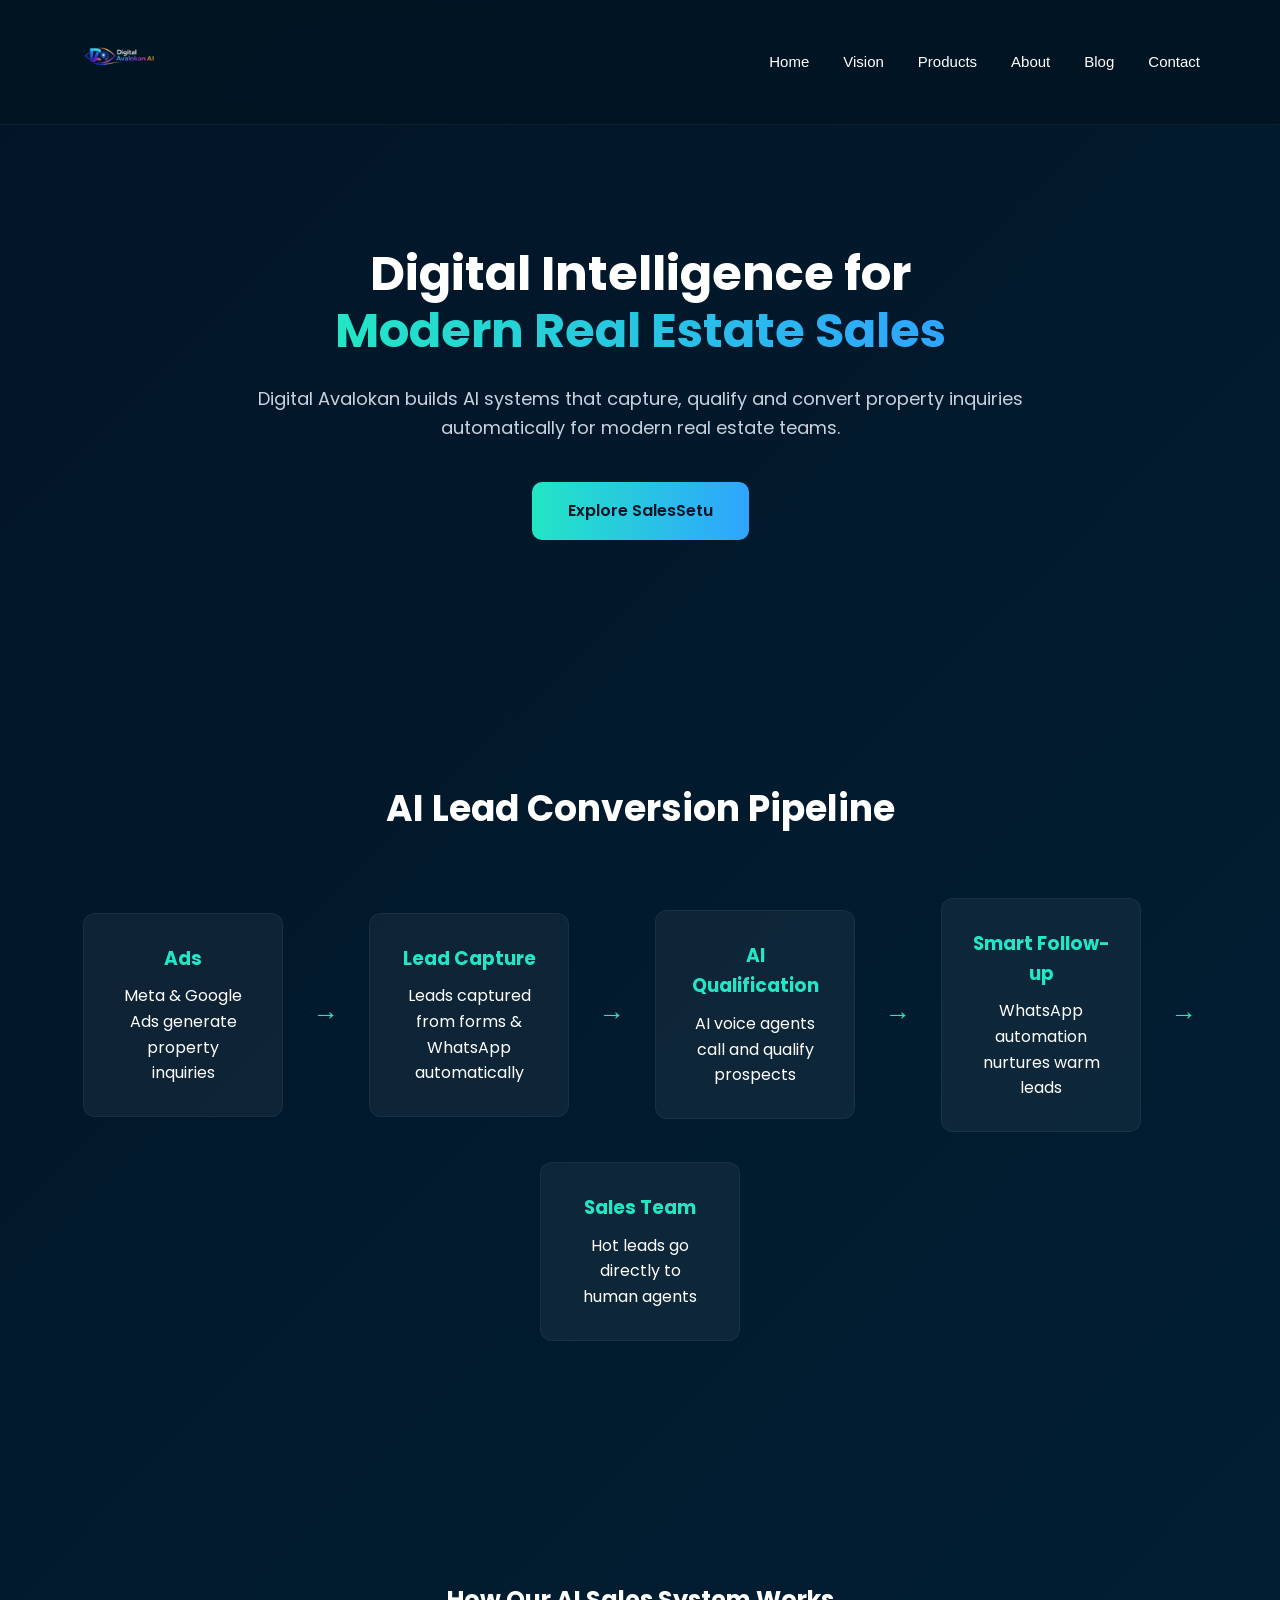
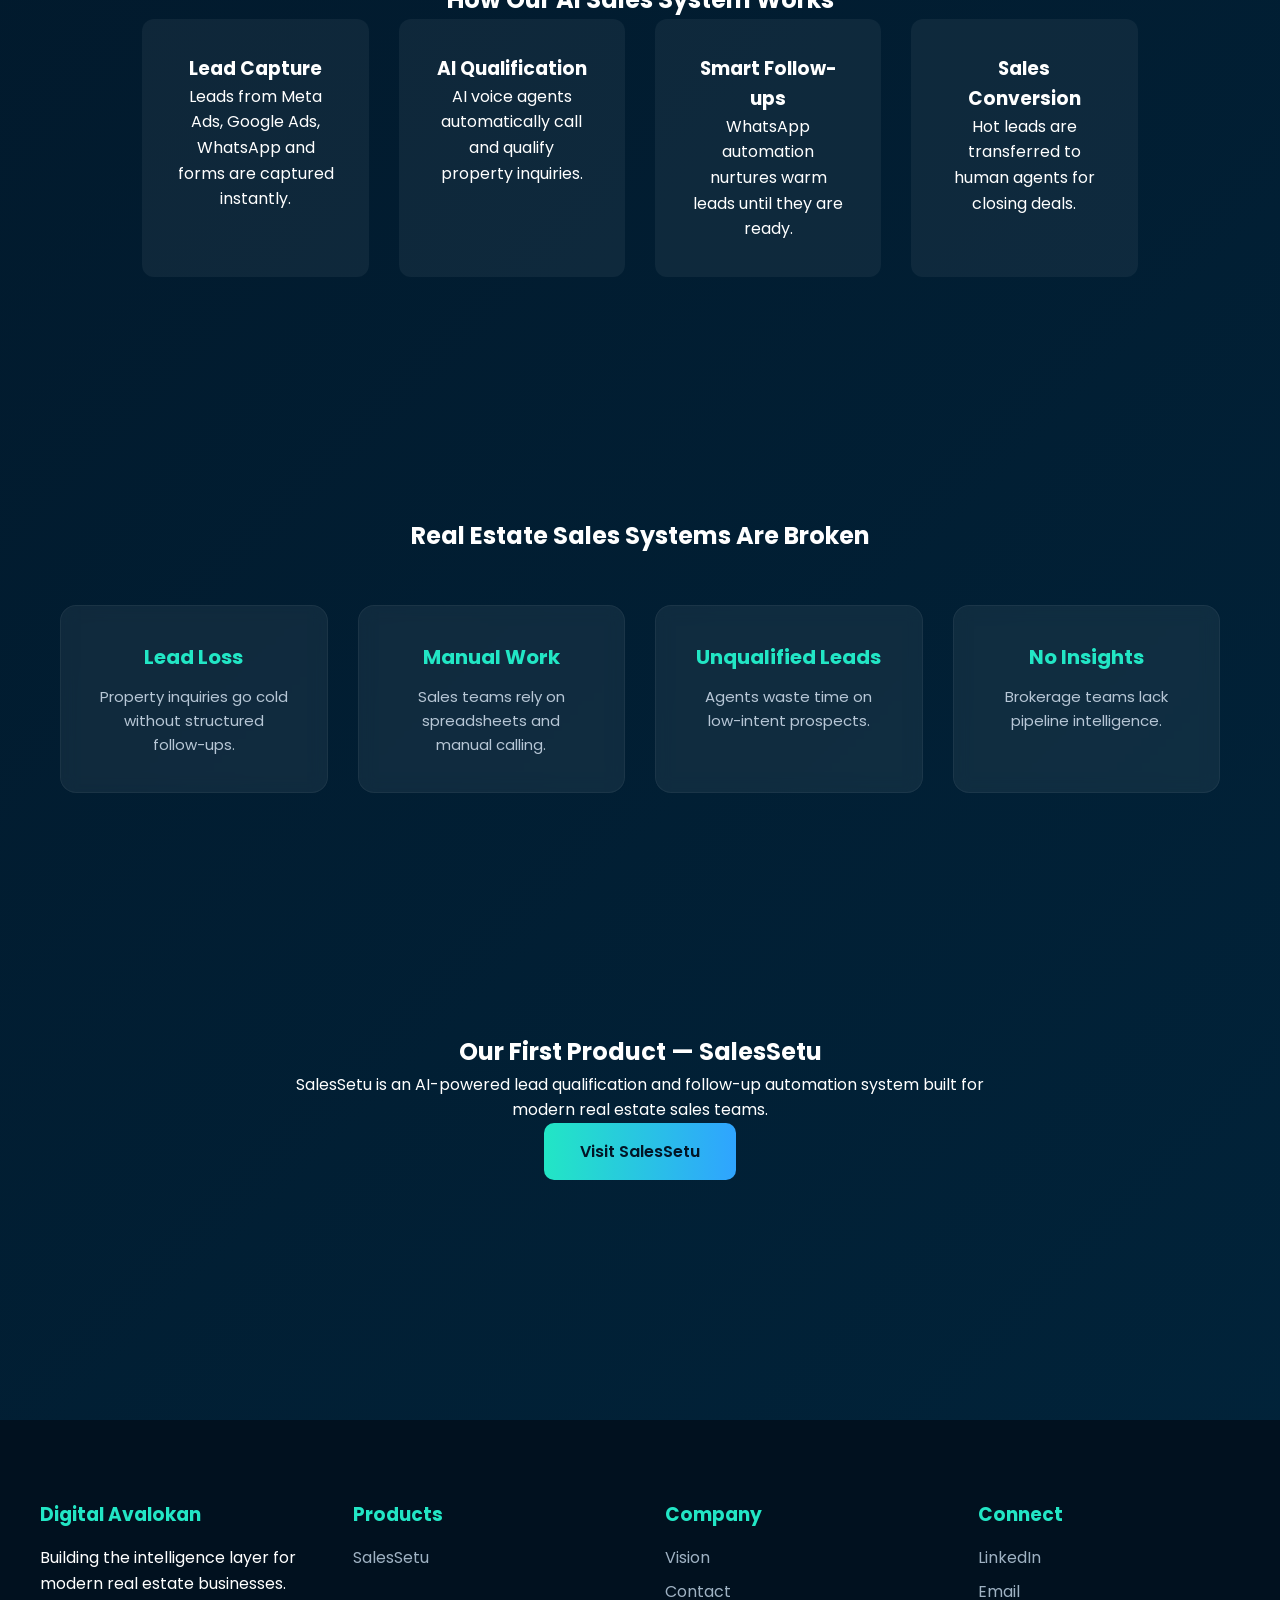
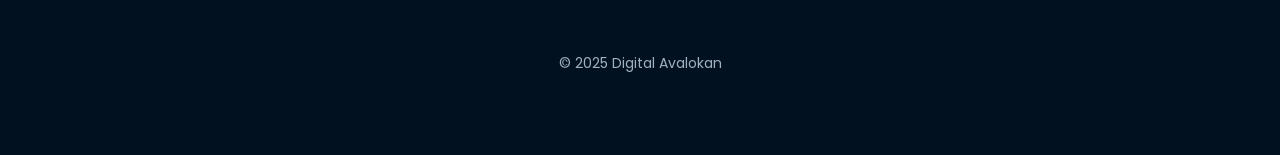
==== commit 8e46427f: "Update index.html" ====
--- a/index.html
+++ b/index.html
@@ -86,7 +86,7 @@
 <p>Meta & Google Ads generate property inquiries</p>
 </div>
 
-<div class="arrow"></div>
+<div class="arrow">→</div>
 
 <div class="pipe">
 <h3>Lead Capture</h3>
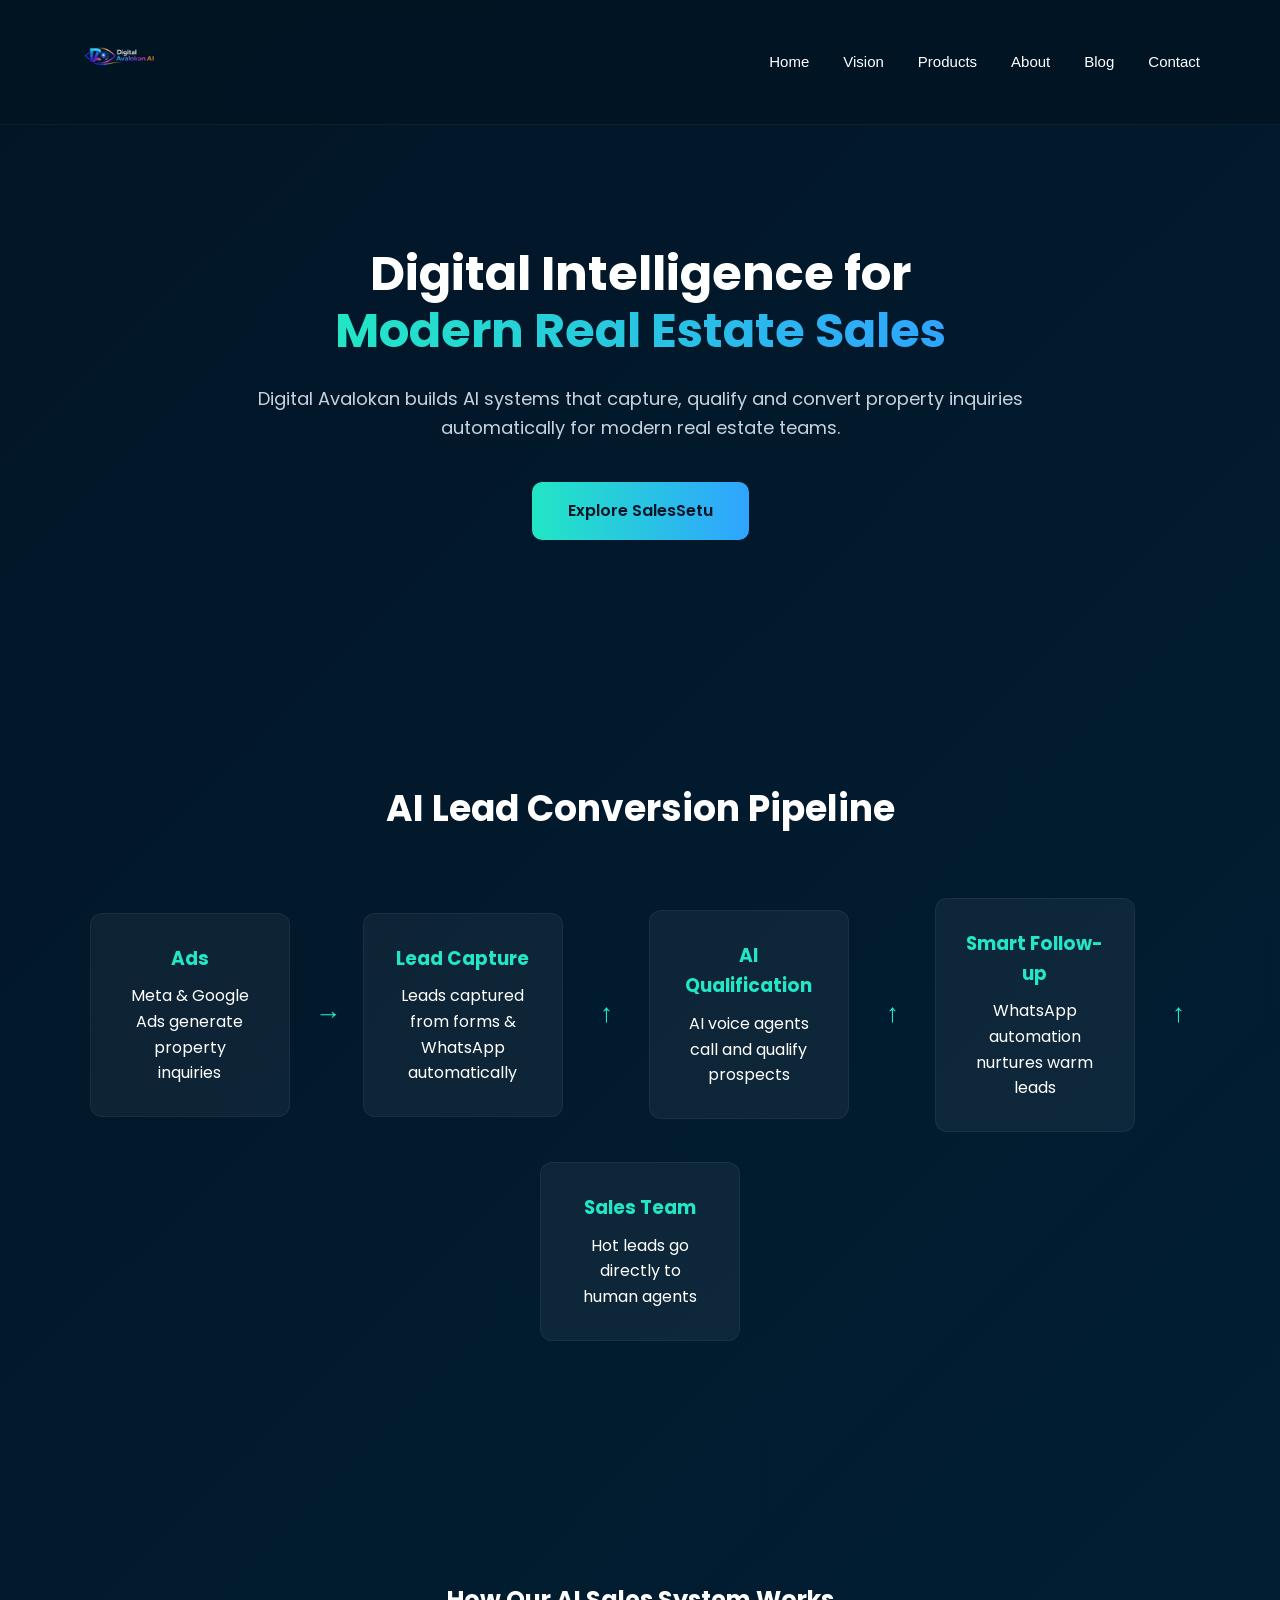
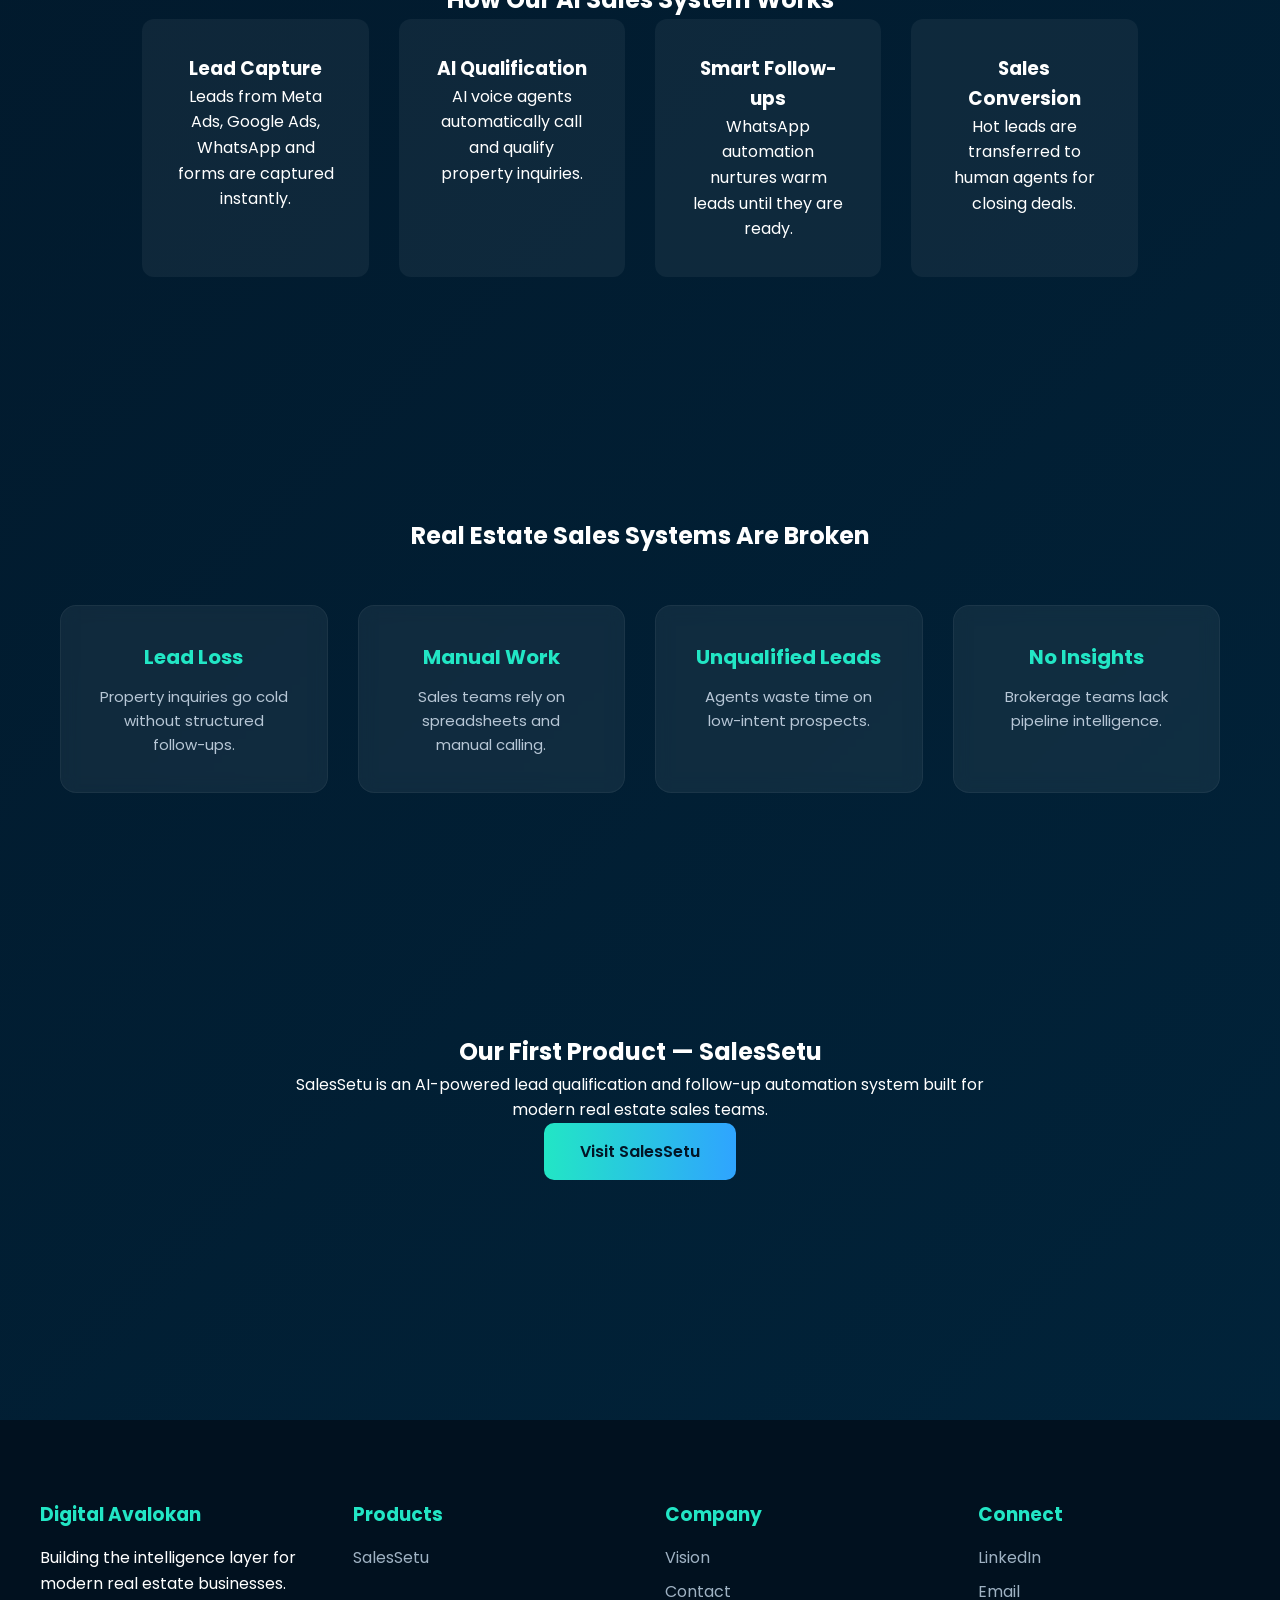
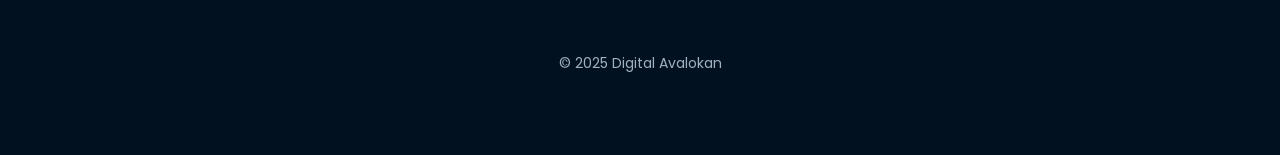
==== commit 48107468: "Update index.html" ====
--- a/index.html
+++ b/index.html
@@ -86,7 +86,7 @@
 <p>Meta & Google Ads generate property inquiries</p>
 </div>
 
-<div class="arrow">→</div>
+<div class="arrow">↓</div>
 
 <div class="pipe">
 <h3>Lead Capture</h3>
--- a/style.css
+++ b/style.css
@@ -162,6 +162,10 @@
 color:#22e6c5;
 }
 
+.arrow{
+transform:rotate(-90deg);
+}
+
 
 /* WORKFLOW */
 
@@ -357,19 +361,6 @@
 width:100%;
 }
 
-.arrow{
-font-size:28px;
-margin:10px 0;
-}
-
-.arrow::before{
-content:"↓";
-}
-
-.arrow{
-color:#22e6c5;
-}
-
 .problem-grid{
 grid-template-columns:1fr;
 }
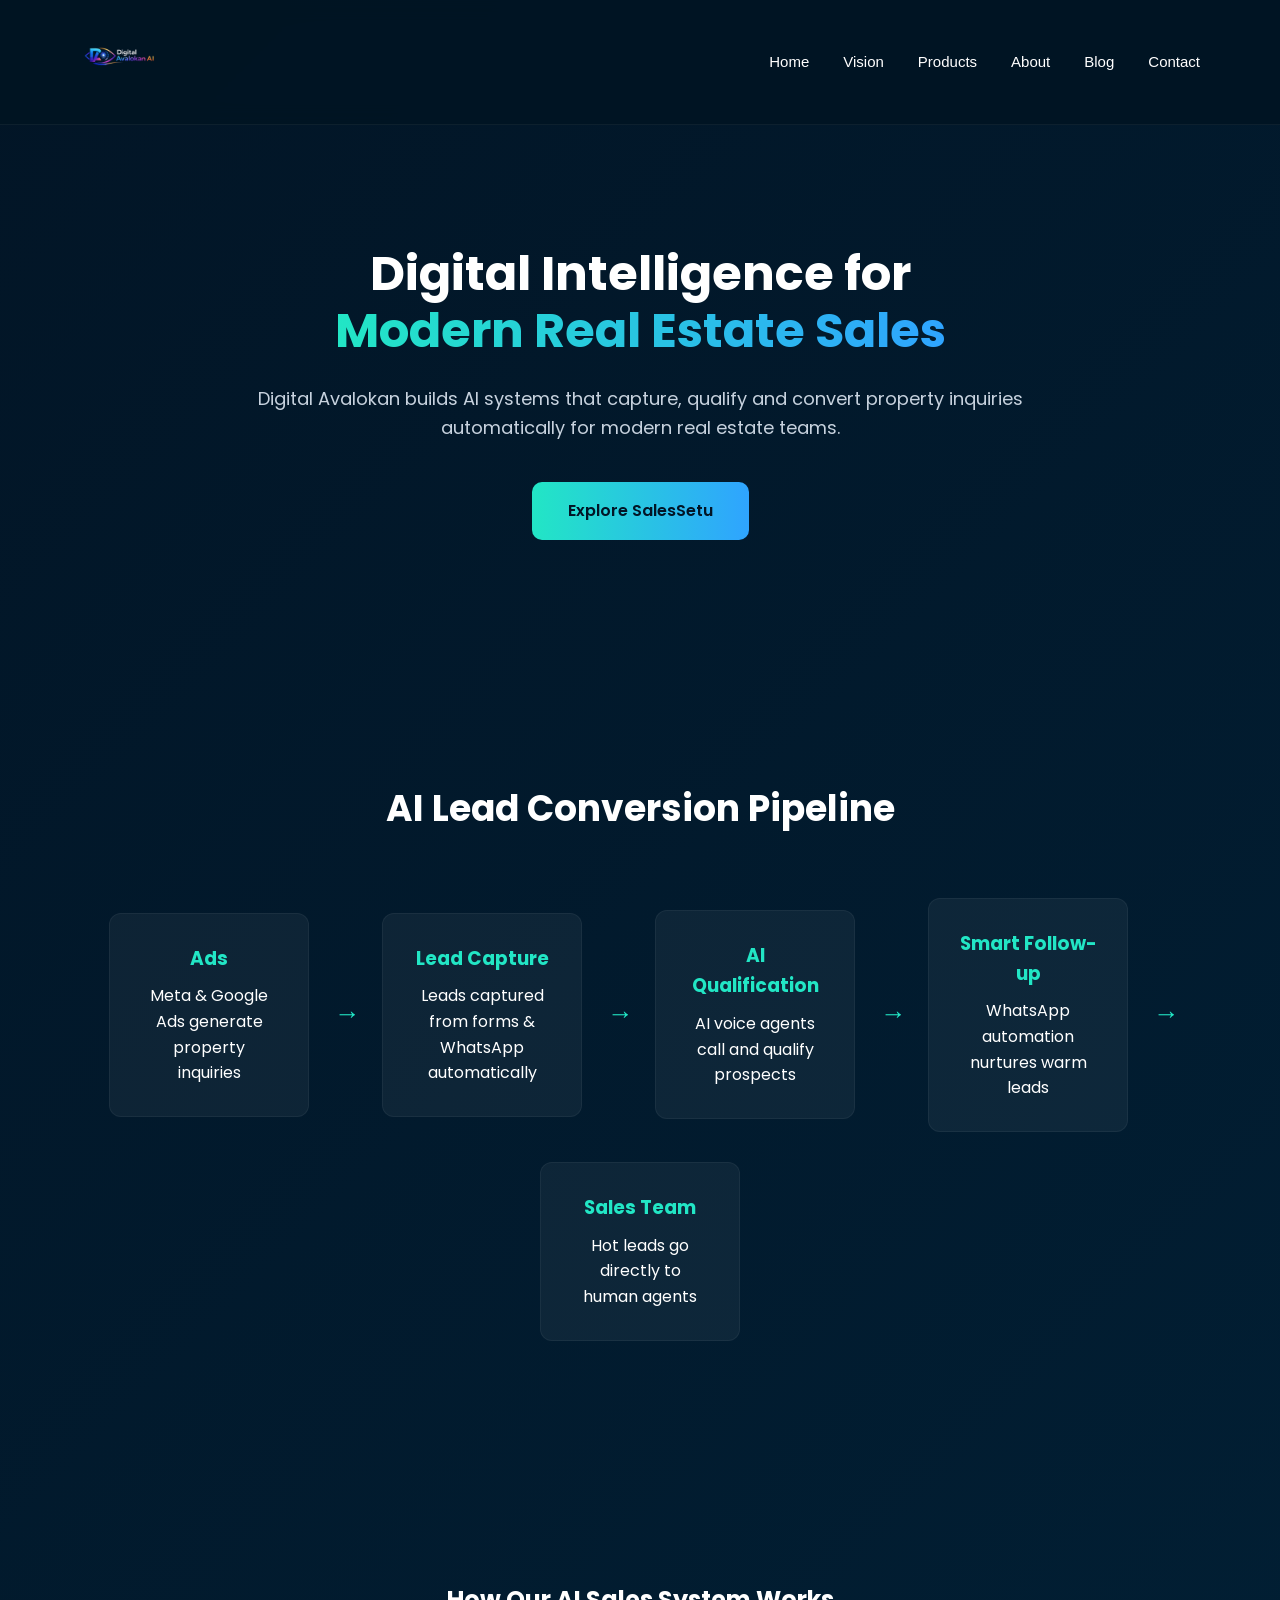
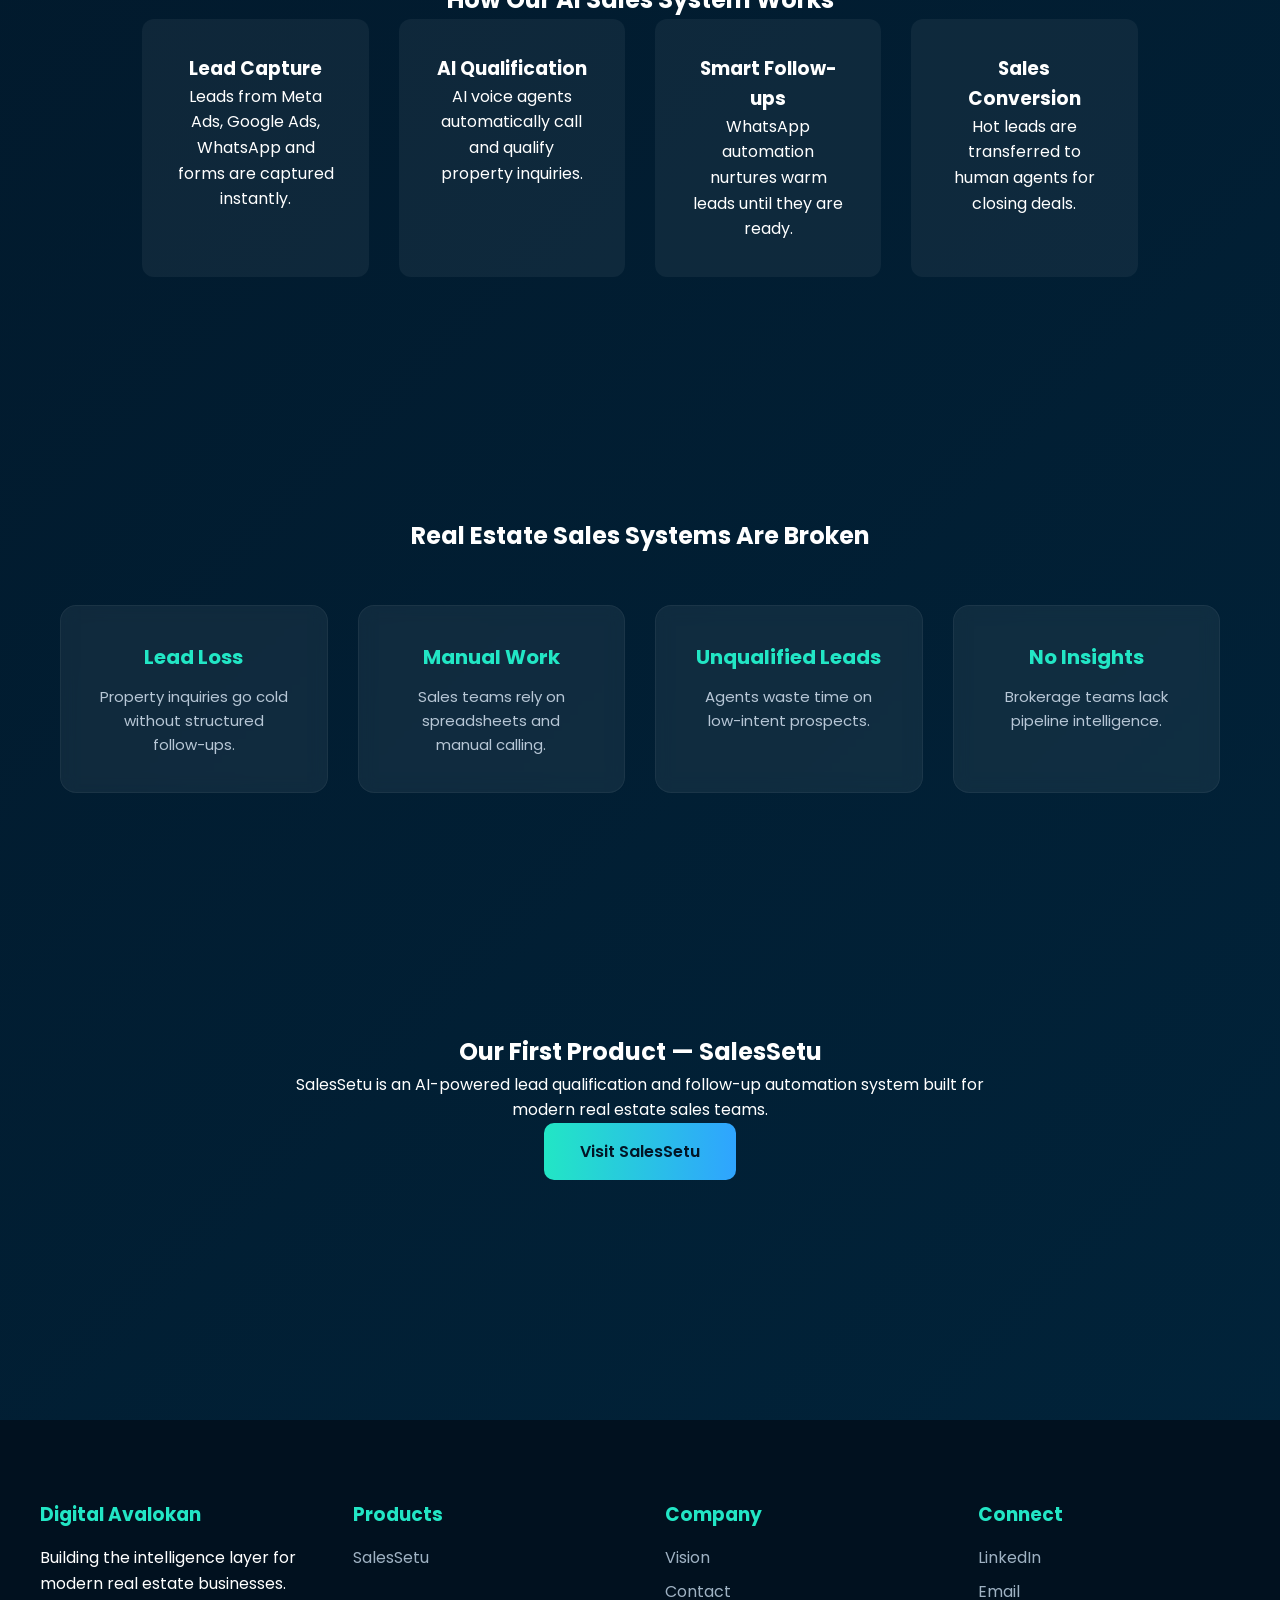
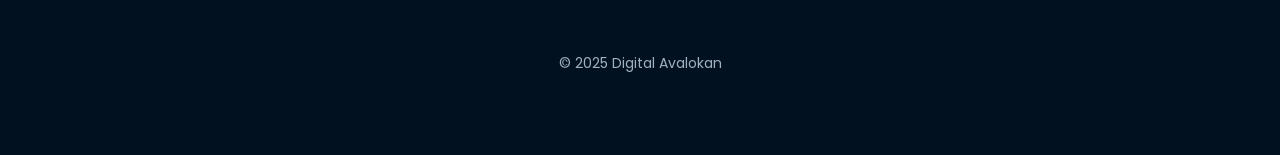
==== commit 65f6e319: "Update index.html" ====
--- a/index.html
+++ b/index.html
@@ -93,21 +93,21 @@
 <p>Leads captured from forms & WhatsApp automatically</p>
 </div>
 
-<div class="arrow">→</div>
+<div class="arrow">↓</div>
 
 <div class="pipe">
 <h3>AI Qualification</h3>
 <p>AI voice agents call and qualify prospects</p>
 </div>
 
-<div class="arrow">→</div>
+<div class="arrow">↓</div>
 
 <div class="pipe">
 <h3>Smart Follow-up</h3>
 <p>WhatsApp automation nurtures warm leads</p>
 </div>
 
-<div class="arrow">→</div>
+<div class="arrow">↓</div>
 
 <div class="pipe">
 <h3>Sales Team</h3>
